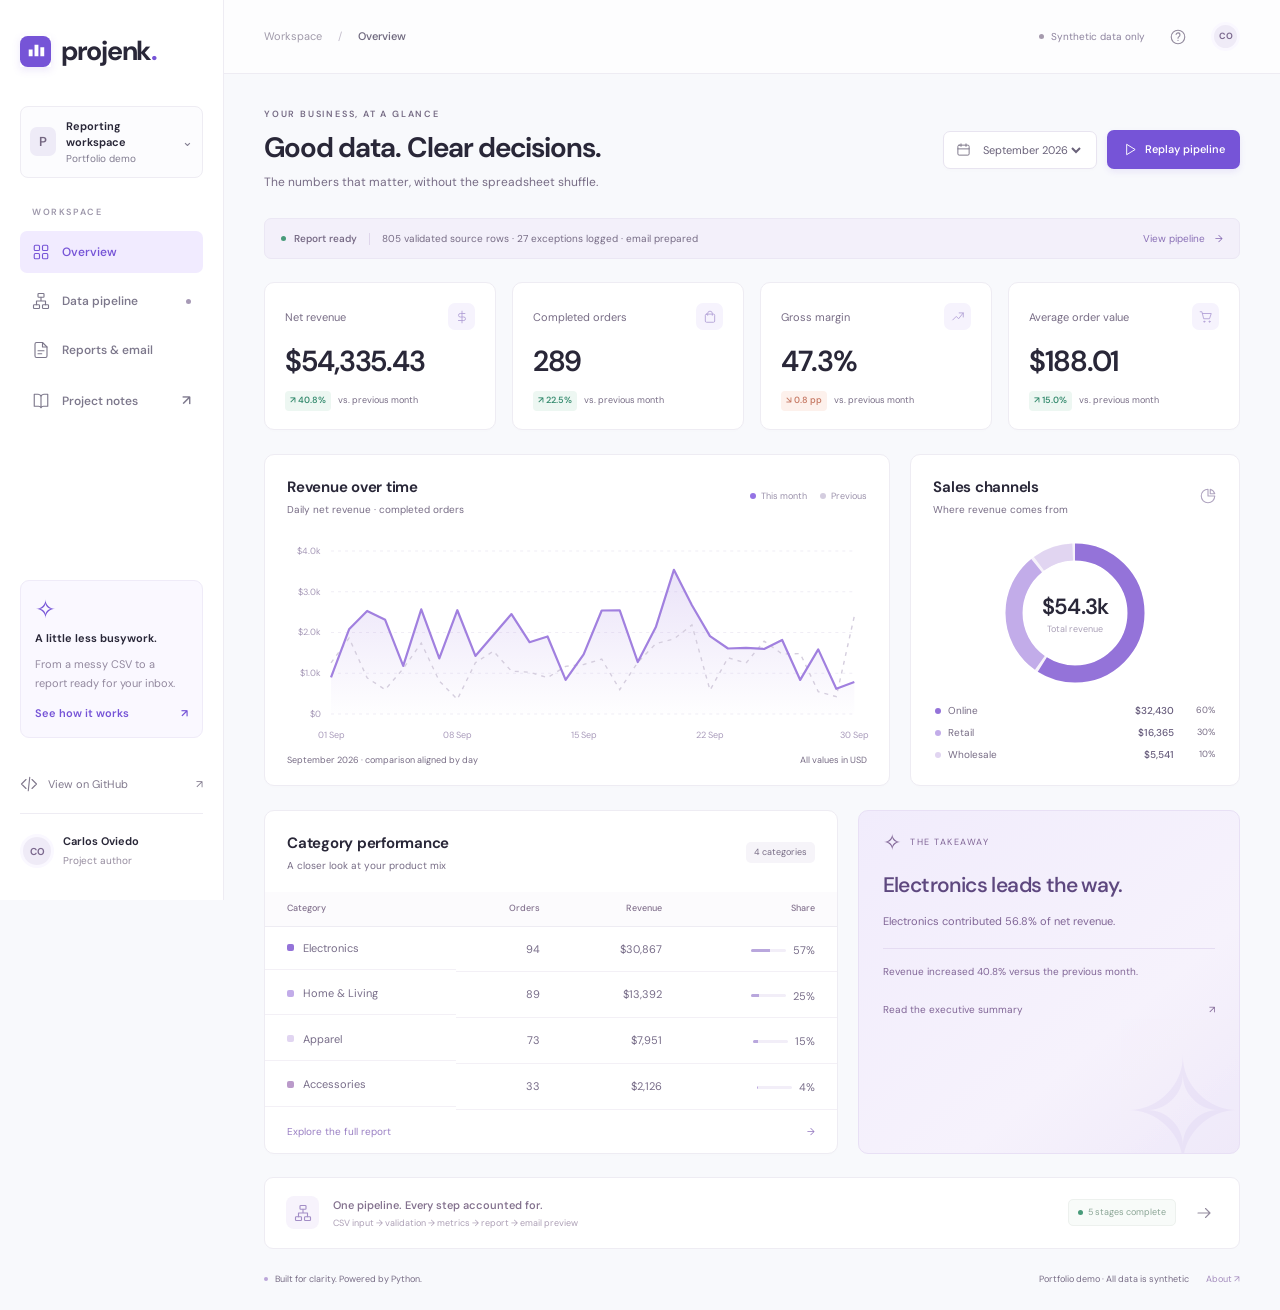
==== docs/index.html @ dd8aa607 "Rebuild Projenk as an automated business reporting portfolio" ====
<!doctype html>
<html lang="en">
<head>
  <meta charset="utf-8">
  <meta name="viewport" content="width=device-width, initial-scale=1">
  <meta name="description" content="Projenk: an automated business reporting portfolio. Explore synthetic CSV validation, business metrics, executive reports and email delivery.">
  <meta name="theme-color" content="#7654d7">
  <title>Projenk · Business reporting, automated</title>
  <link rel="icon" href="assets/favicon.svg" type="image/svg+xml">
  <link rel="stylesheet" href="assets/style.css">
  <script src="assets/app.js" defer></script>
</head>
<body>
  <a class="skip" href="#main">Skip to content</a>
  <aside class="sidebar">
    <a class="brand" href="#overview"><img src="assets/favicon.svg" width="31" height="31" alt="">projenk<span>.</span></a>
    <div class="workspace"><div class="workspace-mark">P</div><div><strong>Reporting workspace</strong><small>Portfolio demo</small></div><span class="chevrons">⌄</span></div>
    <p class="nav-label">WORKSPACE</p>
    <nav aria-label="Main navigation">
      <a href="#overview" data-view="overview" class="active"><span data-icon="grid"></span>Overview</a>
      <a href="#pipeline" data-view="pipeline"><span data-icon="flow"></span>Data pipeline<span class="nav-dot"></span></a>
      <a href="#reports" data-view="reports"><span data-icon="file"></span>Reports & email</a>
      <a href="#project" data-view="project"><span data-icon="book"></span>Project notes<span class="external-arrow">↗</span></a>
    </nav>
    <div class="sidebar-note"><span class="spark">✧</span><strong>A little less busywork.</strong><p>From a messy CSV to a report ready for your inbox.</p><a href="#project">See how it works <span>↗</span></a></div>
    <div class="sidebar-bottom"><a class="repo-link" href="https://github.com/ovikrai/projenk-reporting-demo" target="_blank" rel="noopener"><span data-icon="code"></span>View on GitHub <span>↗</span></a><div class="creator"><span class="avatar">CO</span><div><strong>Carlos Oviedo</strong><small>Project author</small></div></div></div>
  </aside>
  <div class="app-shell">
    <header class="topbar"><div><span class="breadcrumb">Workspace</span><span class="slash">/</span><strong id="breadcrumb">Overview</strong></div><div class="topbar-right"><span class="synthetic-pill"><span></span>Synthetic data only</span><a href="#project" class="icon-button" aria-label="About this demo"><span data-icon="help"></span></a><span class="avatar small">CO</span></div></header>
    <main id="main" tabindex="-1">
      <div class="page-heading"><div><p class="eyebrow" id="eyebrow">YOUR BUSINESS, AT A GLANCE</p><h1 id="page-title">Good data. Clear decisions.</h1><p id="page-subtitle">The numbers that matter, without the spreadsheet shuffle.</p></div><div class="heading-actions"><label class="period-picker"><span data-icon="calendar"></span><span class="sr-only">Reporting month</span><select id="period" aria-label="Reporting month"><option value="2026-09">September 2026</option><option value="2026-08">August 2026</option><option value="2026-07">July 2026</option></select></label><button class="button primary" id="run-button"><span data-icon="play"></span><span id="run-label">Replay pipeline</span></button></div></div>
      <div id="status" class="status-message" role="status" aria-live="polite"></div>
      <section id="view-overview" class="view" aria-label="Business overview">
        <div class="summary-strip"><div><span class="status-dot"></span><strong>Report ready</strong><span class="strip-divider"></span><span id="summary-count">Loading validated orders…</span></div><a href="#pipeline">View pipeline <span>→</span></a></div>
        <div class="metric-grid" id="metrics"></div>
        <div class="chart-grid"><article class="panel revenue-panel"><div class="panel-heading"><div><h2>Revenue over time</h2><p>Daily net revenue · completed orders</p></div><div class="chart-key"><span><i class="key current"></i>This month</span><span><i class="key previous"></i>Previous</span></div></div><div id="revenue-chart" class="revenue-chart"></div><div class="chart-foot"><span id="chart-period"></span><span class="light-text">All values in USD</span></div></article><article class="panel channels-panel"><div class="panel-heading"><div><h2>Sales channels</h2><p>Where revenue comes from</p></div><span data-icon="pie" class="muted"></span></div><div id="channel-chart"></div></article></div>
        <div class="detail-grid"><article class="panel category-panel"><div class="panel-heading"><div><h2>Category performance</h2><p>A closer look at your product mix</p></div><span class="tag">4 categories</span></div><div class="table-scroll"><table><thead><tr><th>Category</th><th>Orders</th><th>Revenue</th><th>Share</th></tr></thead><tbody id="category-rows"></tbody></table></div><a class="panel-link" href="#reports">Explore the full report <span>→</span></a></article><article class="insight-panel"><div class="insight-top"><span class="spark">✧</span><span>THE TAKEAWAY</span></div><h2 id="insight-title">Let your data do the talking.</h2><p id="insight-body"></p><div class="insight-rule"></div><p class="insight-secondary" id="insight-secondary"></p><a href="#reports">Read the executive summary <span>↗</span></a></article></div>
        <article class="pipeline-strip"><div class="pipeline-icon"><span data-icon="flow"></span></div><div><strong>One pipeline. Every step accounted for.</strong><p>CSV input → validation → metrics → report → email preview</p></div><span class="pipeline-badge"><span class="status-dot"></span>5 stages complete</span><a href="#pipeline" class="icon-button" aria-label="Inspect pipeline"><span data-icon="arrow"></span></a></article>
      </section>
      <section id="view-pipeline" class="view" aria-label="Data pipeline" hidden>
        <div class="info-banner"><span data-icon="info"></span><p id="mode-note">This is a replay of real, generated Python artifacts. GitHub Pages serves the portfolio; Python and SMTP run locally or in GitHub Actions.</p></div>
        <div class="audit-metrics" id="audit-metrics"></div>
        <div class="pipeline-layout"><article class="panel stages-panel"><div class="panel-heading"><div><h2>From file to finished report</h2><p>Every stage has a verifiable output</p></div><span class="tag purple">Deterministic</span></div><ol class="stage-list" id="stages"></ol></article><article class="panel source-panel"><div class="panel-heading"><h2>The source of truth</h2><span data-icon="file" class="muted"></span></div><div class="source-file"><span data-icon="table"></span><div><strong>synthetic_orders.csv</strong><small>July–September 2026 · seed 42</small></div><span class="tag">CSV</span></div><p>Retail orders across four categories, four regions and three channels. Includes deliberate duplicates, inconsistent formatting and invalid values.</p><a class="button secondary" href="data/synthetic_orders.csv" download><span data-icon="download"></span>Download source CSV</a><h3>Validation rules</h3><ul class="rule-list"><li>Strict schema and real ISO dates</li><li>Trim whitespace; normalize casing</li><li>Parse USD currency and grouped numbers</li><li>Validate quantities, costs and discounts</li><li>Retain the first valid duplicate ID</li><li>Reject invalid rows with a reason</li></ul><p class="hash-label">SOURCE SHA-256</p><code id="source-hash" class="hash"></code></article></div>
        <article class="panel"><div class="panel-heading"><div><h2>Validation audit</h2><p>Every excluded row stays visible. Counts cover the full source CSV.</p></div><a id="download-rejected" class="button secondary" download><span data-icon="download"></span>Rejected rows</a></div><div class="table-scroll"><table><thead><tr><th>Source line</th><th>Order ID</th><th>Reason</th><th>Result</th></tr></thead><tbody id="audit-rows"></tbody></table></div><button class="text-button" id="expand-audit">Show all 27 rejected rows ↓</button></article>
        <article class="panel clean-preview"><div class="panel-heading"><div><h2>Cleaned data preview</h2><p>The first eight accepted rows, ready for analysis</p></div><a id="download-cleaned" class="button secondary" download><span data-icon="download"></span>Cleaned CSV</a></div><div class="table-scroll"><table><thead><tr><th>Order ID</th><th>Date</th><th>Category</th><th>Channel</th><th>Qty</th><th>Unit price</th><th>Status</th></tr></thead><tbody id="clean-rows"></tbody></table></div></article>
      </section>
      <section id="view-reports" class="view" aria-label="Reports and email" hidden>
        <div class="report-layout"><article class="panel report-card"><div class="panel-heading"><div><h2>The executive report</h2><p>Generated from the validated dataset</p></div><span class="tag green">Ready</span></div><div class="report-cover"><div class="report-brand">projenk<span>.</span></div><p class="eyebrow">MONTHLY BUSINESS REVIEW</p><h2>Clarity,<br>delivered.</h2><p id="report-month">September 2026</p><div class="cover-bars"><span></span><span></span><span></span><span></span><span></span><span></span><span></span></div><div class="cover-footer">SYNTHETIC RETAIL BUSINESS <span>↗</span></div></div><div class="report-actions"><a id="open-report" class="button primary" target="_blank" rel="noopener"><span data-icon="file"></span>Open report</a><a id="download-report" class="button secondary" download><span data-icon="download"></span>Download HTML</a></div><p class="small-note">Standalone HTML, ready to share. Use your browser’s Print / Save PDF for a PDF copy.</p></article><article class="panel email-card"><div class="panel-heading"><div><h2>Ready for the inbox</h2><p>A real MIME email with the report attached</p></div><span class="tag amber">Preview only</span></div><div class="email-fields"><p><span>From</span>demo@example.com</p><p><span>To</span>operations@example.com</p><p><span>Subject</span><strong id="email-subject"></strong></p></div><div class="email-body" id="email-body"></div><div class="attachment"><span data-icon="file"></span><div><strong id="attachment-name"></strong><small>Standalone HTML report</small></div><span data-icon="check"></span></div><a id="download-email" class="button secondary" download><span data-icon="download"></span>Download email (.eml)</a><div class="delivery-note"><span data-icon="info"></span><p>Preview prepared. No message is sent from this public site. Configure SMTP and run <code>--send</code> for live delivery.</p></div></article></div>
        <article class="panel"><div class="panel-heading"><div><h2>The report, behind the scenes</h2><p>Trace every conclusion back to the numbers</p></div><a id="download-metrics" class="button secondary" download>Metrics JSON <span>↗</span></a></div><ul id="report-insights" class="report-insights"></ul></article>
      </section>
      <section id="view-project" class="view" aria-label="Project documentation and portfolio" hidden>
        <article class="project-hero"><div><span class="tag purple">ENGINEERING CASE STUDY</span><h2>Make reporting a process.<br>Not a recurring chore.</h2><p>A complete automation demo: intentionally messy synthetic data, auditable validation, reliable calculations and a report ready for delivery.</p><div class="tech-tags"><span>Python</span><span>CSV</span><span>GitHub Actions</span><span>GitHub Pages</span></div></div><div class="project-visual"><div class="visual-node">CSV<span>832 source rows</span></div><span>↓</span><div class="visual-node purple-node">Clean + validate<span>805 trusted rows</span></div><span>↓</span><div class="visual-node">Report + email<span>One automated workflow</span></div></div></article>
        <div class="project-grid"><article class="panel"><p class="eyebrow">01 / THE PROBLEM</p><h2>Reporting should be repeatable.</h2><p>Manual spreadsheets make it easy to overlook duplicates, mix refund rules and send figures nobody can trace. This demo makes each assumption visible and each output reproducible.</p></article><article class="panel"><p class="eyebrow">02 / THE SOLUTION</p><h2>Small pipeline. Complete handoff.</h2><p>A Python standard-library pipeline validates each row, uses decimal currency arithmetic, compares months and generates a standalone executive report plus a MIME email attachment.</p></article></div>
        <article class="panel video-panel"><div class="panel-heading"><div><h2>A quick tour</h2><p>A short walkthrough of the working demo</p></div><span class="tag">~35 seconds · captions</span></div><video id="demo-video" controls preload="metadata" poster="assets/overview.jpg"><source src="assets/demo.mp4" type="video/mp4"><track src="assets/demo.vtt" kind="captions" srclang="en" label="English" default>Your browser does not support video. <a href="assets/demo.mp4">Download the demo.</a></video></article>
        <div class="project-grid"><article class="panel setup-panel"><div class="panel-heading"><div><h2>Up and running</h2><p>Python 3.11+ · no third-party dependencies</p></div><button class="icon-button" id="copy-setup" aria-label="Copy setup commands"><span data-icon="copy"></span></button></div><pre id="setup-code"><code>git clone https://github.com/ovikrai/projenk-reporting-demo.git
cd projenk-reporting-demo
python3 scripts/build_site.py
python3 main.py
# Open http://127.0.0.1:8000</code></pre><p>Generate your own report with the same pipeline:</p><pre><code>python3 -m reporting run --month 2026-09</code></pre></article><article class="panel"><div class="panel-heading"><h2>Designed to be inspectable</h2><span data-icon="code" class="muted"></span></div><ul class="project-checks"><li><span data-icon="check"></span>Reproducible input with a fixed random seed</li><li><span data-icon="check"></span>CSV exports and row-level rejection reasons</li><li><span data-icon="check"></span>Monthly comparisons and documented formulas</li><li><span data-icon="check"></span>Explicit email delivery and duplicate-send receipts</li><li><span data-icon="check"></span>Tests for edge cases, reports and delivery</li><li><span data-icon="check"></span>Static hosting on GitHub Pages</li></ul><a class="panel-link" href="https://github.com/ovikrai/projenk-reporting-demo#readme" target="_blank" rel="noopener">Read the setup & architecture guide <span>↗</span></a></article></div>
        <article class="panel methodology"><h2>Know what you’re looking at</h2><p>All orders, revenue and business observations are synthetic. The dashboard reads reports produced by Python. On GitHub Pages, the pipeline button replays those stored artifacts. When served with <code>python3 main.py</code>, it runs the Python pipeline again. Email previews use fictional addresses; real delivery requires SMTP credentials outside the repository.</p><p>Revenue includes completed orders after discounts. Refunds and cancellations contribute zero revenue and zero cost. Gross margin excludes operating expenses. Comparisons use the full previous calendar month; July has no baseline. Data quality counts describe all three months.</p></article>
      </section>
      <footer class="page-footer"><span><span class="footer-dot"></span>Built for clarity. Powered by Python.</span><span>Portfolio demo · All data is synthetic <a href="#project">About ↗</a></span></footer>
    </main>
  </div>
  <noscript><div class="noscript">This dashboard needs JavaScript. You can still <a href="reports/2026-09/report.html">open the executive report</a> or <a href="data/synthetic_orders.csv">download the synthetic CSV</a>.</div></noscript>
</body>
</html>
---- docs/assets/style.css ----
@import url('https://fonts.googleapis.com/css2?family=DM+Sans:wght@400;450;500;550;600;650;700&display=swap');
:root{--purple:#7654d7;--purple-light:#f1ebff;--text:#292738;--muted:#817c90;--line:#eeecf3;--green:#32896c;--background:#f8f9fc;--font:'DM Sans',-apple-system,BlinkMacSystemFont,'Segoe UI',sans-serif}
*{box-sizing:border-box}body{margin:0;color:var(--text);background:var(--background);font-family:var(--font);font-size:13px;line-height:1.5}a{color:inherit;text-decoration:none}button,select{font:inherit}button,a,select{ -webkit-tap-highlight-color:transparent}button{cursor:pointer}button:disabled{cursor:wait;opacity:.7}svg{display:block}h1,h2,h3,p{margin:0}h2{font-size:15px;font-weight:650;letter-spacing:-.25px}h3{font-size:13px}button:focus-visible,a:focus-visible,select:focus-visible{outline:3px solid #bda5f0;outline-offset:4px}.skip{position:fixed;top:-80px;left:20px;z-index:100;background:var(--purple);color:white;padding:14px;border-radius:6px}.skip:focus{top:10px}.sr-only{position:absolute;width:1px;height:1px;padding:0;margin:-1px;overflow:hidden;clip:rect(0,0,0,0);white-space:nowrap;border:0}
.sidebar{width:224px;height:100vh;position:fixed;top:0;left:0;display:flex;flex-direction:column;background:#fff;border-right:1px solid var(--line);padding:31px 20px;z-index:3}.brand{display:flex;align-items:center;gap:10px;font-size:27px;font-weight:700;letter-spacing:-1.3px}.brand>span{color:var(--purple);margin-left:-9px}.brand img{box-shadow:0 3px 8px #7654d722}.workspace{margin:34px 0 28px;display:flex;align-items:center;gap:10px;padding:11px 9px;border:1px solid var(--line);border-radius:8px;background:#fcfcfe}.workspace-mark{display:grid;place-items:center;width:29px;height:29px;background:#eeebf7;border-radius:7px;color:#746681;font-size:13px;font-weight:600}.workspace strong{font-size:11px;font-weight:650;display:block}.workspace small{font-size:10px;color:var(--muted);display:block}.chevrons{margin-left:auto;color:var(--muted)}.nav-label{font-size:9px;letter-spacing:1.6px;color:#9d97aa;margin:0 12px 12px;font-weight:600}nav{display:grid;gap:7px}nav a{display:flex;align-items:center;gap:12px;padding:12px;border-radius:7px;color:#7c778b;font-size:12px;font-weight:550;white-space:nowrap}nav a:hover{background:#f7f5fb}nav a.active{color:var(--purple);background:var(--purple-light)}[data-icon]{display:inline-flex;flex-shrink:0;align-items:center;justify-content:center;width:18px;height:18px}[data-icon] svg{width:100%;height:100%}.nav-dot{width:5px;height:5px;background:#a79ab6;border-radius:50%;margin-left:auto}.active .nav-dot{background:var(--purple)}.external-arrow{margin-left:auto;font-size:14px}.sidebar-note{padding:16px 14px;background:#faf8ff;border:1px solid #efebf8;border-radius:9px;margin-top:auto;margin-bottom:25px}.sidebar-note .spark{display:block;color:var(--purple);font-size:25px;margin-bottom:6px}.sidebar-note strong{font-size:11px;font-weight:650}.sidebar-note p{font-size:11px;line-height:1.7;color:#93899f;margin:8px 0 12px}.sidebar-note a{font-size:11px;font-weight:600;color:var(--purple);display:flex;justify-content:space-between}.repo-link{display:flex;align-items:center;gap:10px;color:#81798d;font-size:11px;padding:12px 0 20px}.repo-link>span:last-child{margin-left:auto}.creator{display:flex;align-items:center;gap:9px;border-top:1px solid var(--line);padding-top:19px}.avatar{display:grid;place-items:center;width:34px;height:34px;background:#efebf7;border:3px solid #faf8ff;border-radius:50%;font-size:10px;color:#7b688e;font-weight:650}.creator strong{display:block;font-size:11px;font-weight:650}.creator small{color:#958b9e;font-size:10px}.app-shell{margin-left:224px}.topbar{height:74px;border-bottom:1px solid var(--line);display:flex;align-items:center;justify-content:space-between;padding:0 40px;background:#ffffffbf;font-size:11px}.breadcrumb{color:#a09aaa}.slash{margin:0 16px;color:#c3bdcc}.topbar strong{font-weight:550;color:#716b80}.topbar-right{display:flex;align-items:center;gap:19px}.synthetic-pill{color:#8c829d;font-size:10px;display:flex;align-items:center;gap:7px}.synthetic-pill>span{width:5px;height:5px;border-radius:50%;background:#a59aad}.icon-button{border:0;background:transparent;padding:5px;display:inline-flex;align-items:center;justify-content:center;color:#938b9e}.avatar.small{height:29px;width:29px;font-size:9px}main{max-width:1510px;padding:34px 40px 0;margin:0 auto}.page-heading{display:flex;justify-content:space-between;align-items:center;gap:24px;margin-bottom:27px}.eyebrow{font-size:9px;letter-spacing:1.8px;font-weight:600;color:#a099ad;margin-bottom:7px}h1{font-size:28px;letter-spacing:-.95px;line-height:1.35;font-weight:650}.page-heading p:not(.eyebrow){color:#8c859b;font-size:12px;margin-top:7px}.heading-actions{display:flex;gap:10px;align-items:center;flex-shrink:0}.period-picker{display:flex;align-items:center;gap:8px;background:white;border:1px solid #e8e4f0;padding:10px 12px;border-radius:7px;color:#797386;font-size:11px;box-shadow:0 2px 3px #1d102603}.period-picker [data-icon]{width:15px;height:15px}.period-picker select{border:0;color:#6a627a;background:white;font-size:11px;max-width:142px;cursor:pointer}.button{display:inline-flex;align-items:center;justify-content:center;gap:8px;padding:10px 14px;border-radius:7px;border:1px solid transparent;font-size:11px;font-weight:550;white-space:nowrap;transition:background .15s}.button [data-icon]{width:15px;height:15px}.primary{background:var(--purple);color:white;box-shadow:0 3px 6px #7654d71c}.primary:hover{background:#6847c4}.secondary{background:white;border-color:#e8e4ef;color:#797086}.secondary:hover{background:#f8f6fc}.summary-strip{display:flex;align-items:center;justify-content:space-between;border:1px solid #ebe7f4;background:#f3f0fa;border-radius:7px;padding:12px 16px;margin-bottom:23px;font-size:10px;color:#9287a1}.summary-strip>div{display:flex;gap:8px;align-items:center}.summary-strip strong{color:#766984;font-weight:550}.summary-strip a{font-size:10px;color:#8a70b6;display:flex;gap:10px}.status-dot{width:5px;height:5px;background:#489b7a;display:inline-block;border-radius:50%}.strip-divider{height:12px;width:1px;background:#dfd6eb;margin:0 4px}.metric-grid{display:grid;grid-template-columns:repeat(4,1fr);gap:16px;margin-bottom:24px}.metric-card{background:white;border:1px solid var(--line);border-radius:10px;padding:20px 20px 18px;box-shadow:0 2px 4px #211b3502}.metric-label{display:flex;justify-content:space-between;align-items:center;color:#8b8399;font-size:11px;margin-bottom:14px}.metric-icon{width:27px;height:27px;background:#f6f3fd;border-radius:7px;display:grid;place-items:center;color:#b2a0d6}.metric-icon [data-icon]{width:14px;height:14px}.metric-value{font-size:29px;line-height:1.2;font-weight:600;letter-spacing:-1.1px;font-variant-numeric:tabular-nums;margin-bottom:12px}.metric-bottom{display:flex;align-items:center;gap:7px;font-size:9px;color:#a39aa9}.delta{font-size:9px;color:var(--green);background:#edf7f2;padding:3px 5px;border-radius:4px;font-weight:550}.delta.down{color:#c67a65;background:#fdf1ec}.delta.none{color:#8c809f;background:#f5f2f9}.panel{background:white;border:1px solid var(--line);border-radius:10px;overflow:hidden;box-shadow:0 2px 4px #211b3502}.panel-heading{padding:21px 22px 19px;display:flex;justify-content:space-between;gap:14px;align-items:center}.panel-heading p{font-size:10px;color:#a098ae;margin-top:4px}.chart-grid{display:grid;grid-template-columns:minmax(0,1.9fr) minmax(240px,1fr);gap:20px;margin-bottom:24px}.chart-key{display:flex;gap:13px;font-size:9px;color:#9a90aa}.chart-key>span{display:flex;gap:5px;align-items:center}.key{display:inline-block;width:6px;height:6px;border-radius:50%}.key.current{background:#9473e4}.key.previous{background:#d4cddf}.revenue-chart{padding:0 21px;height:207px}.revenue-chart svg{width:100%;height:100%;overflow:visible}.chart-foot{padding:11px 22px 17px;display:flex;justify-content:space-between;color:#a29aac;font-size:9px}.light-text{color:#b0a8b9}.muted{color:#b0a5c0}.donut-wrap{position:relative;width:154px;height:154px;margin:0 auto 13px}.donut-wrap svg{width:154px;height:154px;transform:rotate(-90deg)}.donut-label{position:absolute;inset:0;display:flex;flex-direction:column;justify-content:center;align-items:center}.donut-label strong{font-size:22px;letter-spacing:-.7px;font-weight:600}.donut-label small{color:#aaa0b7;font-size:9px}.channel-legend{padding:0 24px 19px;display:grid;gap:7px;font-size:10px}.channel-legend>div{display:flex;align-items:center;gap:7px;color:#897d9a}.channel-legend>div>i{width:6px;height:6px;border-radius:50%;display:inline-block}.channel-legend>div>strong{margin-left:auto;font-size:10px;font-weight:500;color:#675c7c}.channel-legend>div>small{width:34px;text-align:right;font-size:9px;color:#b0a7bb}.detail-grid{display:grid;grid-template-columns:minmax(0,1.5fr) minmax(290px,1fr);gap:20px;margin-bottom:23px}.tag{font-size:9px;padding:4px 8px;border-radius:5px;background:#f6f4f9;color:#958b9f;white-space:nowrap}.tag.purple{background:#f0eaff;color:#8f70c9}.tag.green{background:#edf7f2;color:#4d9578}.tag.amber{background:#fbf3e5;color:#b39360}.table-scroll{overflow:auto}table{width:100%;border-collapse:collapse;text-align:left;font-size:11px;white-space:nowrap}th{font-size:9px;font-weight:500;color:#a89fae;background:#fcfbfd;padding:10px 22px;border-bottom:1px solid var(--line)}td{padding:13px 22px;color:#786d89;border-bottom:1px solid #f3f0f6}th:nth-child(n+2),td:nth-child(n+2){text-align:right}.category-panel td:nth-child(1){display:flex;gap:9px;align-items:center}.category-dot{width:7px;height:7px;border-radius:2px;display:inline-block}.share-cell{display:inline-flex;align-items:center;gap:7px}.share-bar{width:35px;height:3px;background:#f2eef8;border-radius:4px;overflow:hidden}.share-bar>i{height:100%;display:block;background:#b9a7dd}.panel-link{display:flex;justify-content:space-between;padding:14px 22px;color:#997fc3;font-size:10px}.insight-panel{border:1px solid #e8e0f5;border-radius:10px;padding:21px 24px;background:linear-gradient(140deg,#f1ecfc,#f6f2fc 65%,#efe9f9);position:relative;overflow:hidden}.insight-panel:after{content:'✧';font-size:145px;color:#dfd4f3;position:absolute;bottom:-70px;right:-5px;opacity:.4;pointer-events:none}.insight-top{display:flex;align-items:center;gap:8px;color:#9b86bc;font-size:9px;letter-spacing:1.5px;margin-bottom:16px}.spark{font-size:22px;line-height:1}.insight-panel h2{font-size:21px;font-weight:550;letter-spacing:-.6px;line-height:1.45;color:#5e487f;max-width:290px;margin-bottom:11px}.insight-panel p{font-size:11px;line-height:1.85;color:#9a87b2;max-width:350px}.insight-rule{height:1px;background:#e5dcf2;margin:17px 0 14px}.insight-panel .insight-secondary{font-size:10px;margin-bottom:20px}.insight-panel a{font-size:10px;color:#9373c1;display:flex;justify-content:space-between;position:relative;z-index:1}.pipeline-strip{display:flex;align-items:center;gap:14px;padding:17px 21px;border:1px solid var(--line);background:white;border-radius:9px}.pipeline-icon{height:33px;width:33px;display:grid;place-items:center;color:#a38ec6;background:#f7f3fc;border-radius:8px}.pipeline-strip strong{font-size:11px;font-weight:550;color:#83718e}.pipeline-strip p{font-size:9px;color:#ac9fb5;margin-top:3px}.pipeline-badge{margin-left:auto;border:1px solid #edf1ee;background:#f8fbf9;border-radius:5px;padding:6px 9px;font-size:9px;color:#8aa595;display:flex;align-items:center;gap:5px}.page-footer{display:flex;justify-content:space-between;gap:12px;padding:24px 0;color:#afa4bc;font-size:9px}.page-footer>span{display:flex;align-items:center;gap:7px}.page-footer a{margin-left:10px;color:#a48dbd}.footer-dot{height:4px;width:4px;border-radius:50%;background:#bba6d9}.status-message:empty{display:none}.status-message{padding:12px 16px;border:1px solid #ddd3ee;background:#f1ebfa;color:#7b6299;border-radius:7px;margin-bottom:20px;font-size:11px}.status-message.error{background:#fff1ef;border-color:#f0d0ca;color:#b76b5b}.info-banner{display:flex;gap:10px;align-items:center;padding:14px 18px;background:#f0edf8;color:#8c77a5;border:1px solid #e8e0f2;border-radius:8px;margin-bottom:22px;font-size:11px}.audit-metrics{display:grid;grid-template-columns:repeat(4,1fr);gap:16px;margin-bottom:22px}.audit-metric{border:1px solid var(--line);border-radius:9px;padding:18px;background:white}.audit-metric small{display:block;color:#a094aa;font-size:10px}.audit-metric strong{font-size:27px;font-weight:550;letter-spacing:-1px}.audit-metric p{color:#a89aaf;font-size:10px}.pipeline-layout{display:grid;grid-template-columns:minmax(0,1.65fr) minmax(260px,1fr);gap:20px;margin-bottom:24px}.stage-list{list-style:none;margin:0;padding:0 23px 25px}.stage-list li{display:flex;align-items:flex-start;gap:14px;padding:20px 0;border-bottom:1px solid var(--line)}.stage-list li:last-child{border-bottom:0}.stage-number{height:32px;width:32px;border:1px solid #e8e0f3;border-radius:8px;background:#f4effc;color:#9376bb;display:grid;place-items:center;font-size:11px;flex-shrink:0}.stage-list h3{color:#746281;margin-bottom:4px;font-size:12px}.stage-list p{color:#a18eae;font-size:11px}.stage-list a{display:inline-block;margin-top:9px;color:#9a7cbb;font-size:10px}.stage-check{margin-left:auto;color:#61a087;padding:3px;display:flex;align-items:center;font-size:9px;gap:5px}.stage-check [data-icon]{width:13px;height:13px}.stage-list li.running .stage-number{background:#7654d7;color:white;box-shadow:0 0 0 5px #eee6fc}.source-panel{padding:0 22px 22px}.source-panel .panel-heading{padding-left:0;padding-right:0}.source-file{display:flex;gap:12px;align-items:center;background:#f7f5fb;border:1px solid #efe9f5;padding:14px 11px;border-radius:8px}.source-file strong{font-size:11px;color:#856e9f}.source-file small{display:block;font-size:9px;color:#ae9cbc;margin-top:3px}.source-file>.tag{margin-left:auto}.source-file>[data-icon]{color:#a38abd}.source-panel>p{color:#a18bad;font-size:11px;line-height:1.8;margin:16px 0}.source-panel>.button{width:100%}.source-panel h3{margin-top:23px;color:#826c91}.rule-list{list-style:none;padding:0;font-size:10px;color:#a18cac;line-height:2.25}.rule-list li:before{content:'✓';color:#a995c0;margin-right:9px}.source-panel>.hash-label{font-size:8px;letter-spacing:1.4px;margin-bottom:6px}.hash{font-size:9px;overflow-wrap:anywhere;color:#ac98b9;display:block}#audit-rows td:nth-child(3){text-align:left;white-space:normal;min-width:260px}#audit-rows td:first-child{text-align:left}#clean-rows td:nth-child(-n+4){text-align:left}.text-button{color:#9473b5;background:transparent;border:0;padding:15px 22px;font-size:11px}.clean-preview{margin-top:24px}.report-layout{display:grid;grid-template-columns:1fr 1fr;gap:24px;margin-bottom:24px}.report-card,.email-card{padding:0 23px 23px}.report-card .panel-heading,.email-card .panel-heading{padding-left:0;padding-right:0}.report-cover{max-width:400px;min-height:420px;margin:0 auto;padding:31px;background:linear-gradient(140deg,#eae3f8,#f3edfa);border:1px solid #e8def4;border-radius:4px;color:#6b4c8f;position:relative;overflow:hidden}.report-brand{font-size:21px;font-weight:650;letter-spacing:-1px}.report-brand span{color:#9869d8}.report-cover .eyebrow{color:#aa90c2;margin-top:42px;font-size:8px}.report-cover h2{font-size:47px;line-height:1.1;font-weight:550;letter-spacing:-2px;margin:14px 0}.report-cover>p:not(.eyebrow){font-size:12px;color:#a185bb}.cover-bars{display:flex;gap:12px;height:83px;align-items:flex-end;margin-top:24px}.cover-bars span{height:40%;width:24px;background:#bda1dd66;border-radius:5px 5px 0 0}.cover-bars span:nth-child(2){height:55%}.cover-bars span:nth-child(3){height:45%}.cover-bars span:nth-child(4){height:67%}.cover-bars span:nth-child(5){height:58%}.cover-bars span:nth-child(6){height:80%}.cover-bars span:nth-child(7){height:95%;background:#a784d7aa}.cover-footer{display:flex;justify-content:space-between;align-items:center;border-top:1px solid #e2d2ed;padding-top:14px;font-size:7px;letter-spacing:1px;margin-top:20px}.cover-footer span{font-size:16px}.report-actions{display:flex;gap:10px;justify-content:center;margin-top:21px}.small-note{color:#ad9ab7;font-size:10px;text-align:center;margin-top:14px}.email-fields{padding:5px 0 15px;border-bottom:1px solid var(--line)}.email-fields p{display:flex;gap:10px;font-size:10px;color:#9c8aac;margin-bottom:10px}.email-fields p>span{min-width:45px;color:#b6a9bf}.email-fields strong{font-weight:500}.email-body{padding:22px 0;color:#9a83aa;font-size:11px;line-height:1.9}.email-body ul{padding-left:17px;margin:17px 0}.attachment{display:flex;align-items:center;gap:12px;background:#f8f5fc;border:1px solid #ede6f4;padding:16px 12px;border-radius:7px;margin-bottom:21px;color:#a08ab4}.attachment strong{font-size:10px;font-weight:500}.attachment small{display:block;font-size:9px;color:#b4a3bf}.attachment>[data-icon]:last-child{margin-left:auto;color:#86a891}.delivery-note{padding:16px 0 0;display:flex;gap:9px;align-items:flex-start;color:#b1a1bc;font-size:10px;line-height:1.8}.delivery-note>[data-icon]{width:13px;height:13px;margin-top:3px}.delivery-note code{font-size:10px;background:#f7f3fa;padding:1px 4px}.report-insights{list-style:none;margin:0;padding:0 23px 23px;color:#9d88ab;font-size:11px;display:grid;gap:13px}.report-insights li:before{content:'↗';margin-right:10px;color:#b396cd}.project-hero{display:grid;grid-template-columns:1.7fr 1fr;gap:60px;padding:36px 40px;background:#f0ebf9;border:1px solid #e7dff2;border-radius:12px;margin-bottom:24px}.project-hero h2{font-size:32px;line-height:1.3;letter-spacing:-1px;color:#695080;margin:17px 0}.project-hero p{color:#a38bad;font-size:12px;line-height:1.85;max-width:440px}.tech-tags{display:flex;flex-wrap:wrap;gap:7px;margin-top:22px}.tech-tags span{padding:4px 9px;border:1px solid #e2d3ef;background:#f8f4fc;color:#9f82b1;border-radius:5px;font-size:10px}.project-visual{display:flex;flex-direction:column;align-items:center;justify-content:center;color:#c4add6;gap:5px}.visual-node{border:1px solid #e2d4ed;background:#fcf9fe;width:200px;text-align:center;padding:13px;border-radius:8px;color:#947ba5;font-size:13px;font-weight:500}.visual-node>span{display:block;color:#bea9ca;font-size:9px;margin-top:2px;font-weight:400}.purple-node{background:#a687cf;color:white;border-color:#a687cf}.purple-node>span{color:#ede2f6}.project-grid{display:grid;grid-template-columns:1fr 1fr;gap:24px;margin-bottom:24px}.project-grid>.panel{padding:24px}.project-grid .panel>p:not(.eyebrow){color:#a18bad;font-size:11px;line-height:1.85;margin-top:12px}.project-grid .panel>.panel-heading{padding:0 0 15px}.project-grid .panel>.panel-link{padding:15px 0 0;border-top:1px solid var(--line)}.video-panel{margin-bottom:24px}video{display:block;width:100%;max-height:500px;background:#f9f7fc;object-fit:contain}pre{background:#f8f5fc;padding:15px;border:1px solid #eee6f5;border-radius:6px;white-space:pre-wrap;overflow-wrap:anywhere;font-size:10px;line-height:1.9;color:#a189b2}.project-checks{list-style:none;padding:0;margin:2px 0 25px;font-size:11px;color:#a18aac;display:grid;gap:14px}.project-checks li{display:flex;align-items:center;gap:9px}.project-checks [data-icon]{color:#a5bba5;width:14px;height:14px}.methodology{padding:24px}.methodology p{color:#a18cad;font-size:11px;line-height:1.9;margin-top:13px}.noscript{position:fixed;inset:auto 0 0;background:#f4e5ff;color:#553e70;padding:20px;z-index:5}.noscript a{text-decoration:underline}[hidden]{display:none!important}
/* Text contrast: retain the quiet lavender palette while meeting normal-text contrast. */
.panel-heading p,.metric-label,.metric-bottom,.chart-foot,.channel-legend>div,.channel-legend>div>small,.page-heading p:not(.eyebrow),.summary-strip,.page-footer,.light-text,.tag,.eyebrow{color:#776c85}.insight-panel p,.insight-panel a,.insight-top{color:#806596}.source-panel>p,.rule-list,.hash,.stage-list p,.stage-list a,.email-body,.email-fields p,.attachment,.delivery-note,.small-note,.report-insights,.project-hero p,.tech-tags span,.project-grid .panel>p:not(.eyebrow),.project-checks,.methodology p,pre{color:#7f668f}th{color:#83728e}
@media(min-width:1600px){main{padding-top:42px}.revenue-chart{height:250px}.donut-wrap{margin-top:18px;margin-bottom:18px}.metric-card{padding:24px}.metric-value{font-size:34px}}
@media(max-width:1200px){.sidebar{width:194px;padding:28px 15px}.app-shell{margin-left:194px}main{padding:28px 25px 0}.topbar{padding:0 25px}.page-heading{align-items:flex-start}.heading-actions{padding-top:15px}.period-picker{padding:9px}.metric-grid{gap:10px}.metric-card{padding:17px 14px}.metric-value{font-size:26px}.chart-key{gap:7px}.panel-heading{padding:20px 18px}.chart-grid{gap:16px}.detail-grid{gap:16px}.share-bar{display:none}th,td{padding-left:18px;padding-right:18px}.insight-panel{padding:21px}.pipeline-layout{grid-template-columns:1.3fr 1fr}}
@media(max-width:1000px){.sidebar{width:175px;padding:24px 12px}.app-shell{margin-left:175px}.brand{font-size:24px}.workspace{padding:10px 5px}.workspace strong{font-size:10px}.workspace-mark{display:none}nav a{font-size:11px;gap:8px}.page-heading{flex-direction:column;gap:14px}.heading-actions{padding-top:0}.metric-value{font-size:25px}.metric-bottom>span:last-child{display:none}.chart-key{display:none}.detail-grid{grid-template-columns:1.25fr 1fr}.insight-panel h2{font-size:18px}.detail-grid th,.detail-grid td{padding-left:12px;padding-right:12px}.project-hero{gap:20px;padding:30px}.report-layout{gap:16px}.project-grid{gap:16px}.report-cover{min-height:400px;padding:22px}.report-actions{flex-wrap:wrap}.pipeline-badge{display:none}}
@media(max-width:780px){.sidebar{position:static;width:100%;height:auto;padding:17px 20px 0;border-right:0;border-bottom:1px solid var(--line)}.brand{font-size:23px}.brand img{width:27px;height:27px}.workspace,.nav-label,.sidebar-note,.sidebar-bottom{display:none}nav{display:flex;gap:3px;margin:18px -5px 0;overflow-x:auto}nav a{padding:10px 12px;border-radius:6px 6px 0 0;font-size:11px}nav [data-icon]{width:14px;height:14px}.nav-dot,.external-arrow{display:none}.app-shell{margin:0}.topbar{height:55px;padding:0 20px}.topbar-right{gap:12px}.topbar-right>.icon-button{display:none}main{padding:24px 20px 0}h1{font-size:26px}.page-heading{gap:15px}.metric-grid{grid-template-columns:repeat(2,1fr);gap:12px}.metric-value{font-size:30px}.metric-bottom>span:last-child{display:inline}.chart-grid,.detail-grid{grid-template-columns:1fr}.revenue-chart{height:210px}.channels-panel #channel-chart{display:flex;align-items:center;gap:20px;padding:0 24px 20px}.channels-panel .donut-wrap{margin:0;flex-shrink:0}.channel-legend{padding:0;flex:1;font-size:11px}.channel-legend>div{gap:9px}.category-panel th,.category-panel td{padding-left:20px;padding-right:20px}.insight-panel h2,.insight-panel p{max-width:none}.insight-panel{padding:24px}.summary-strip{font-size:9px;padding:11px 12px}.summary-strip a{font-size:9px}.strip-divider{margin:0}.pipeline-strip{padding:16px 14px}.pipeline-strip>div:nth-child(2){flex:1}.pipeline-strip p{font-size:9px}.page-footer{flex-direction:column;gap:8px}.pipeline-layout,.report-layout,.project-grid{grid-template-columns:1fr}.audit-metrics{gap:10px}.audit-metric{padding:13px}.audit-metric strong{font-size:24px}.audit-metric p{display:none}.project-hero{grid-template-columns:1fr;padding:26px;gap:25px}.project-hero h2{font-size:29px}.project-visual{flex-direction:row;gap:8px}.project-visual>span{transform:rotate(-90deg)}.visual-node{font-size:10px;padding:10px 6px;width:auto;flex:1}.visual-node>span{font-size:8px}.heading-actions{width:100%}.period-picker{flex:1}.period-picker select{max-width:none;width:100%}.heading-actions>.button{flex:1}.info-banner{font-size:10px}.source-panel{padding:0 22px 22px}.source-panel>.button{width:auto}.report-cover{max-width:390px;min-height:420px;padding:31px}.report-actions{flex-wrap:nowrap}.report-card,.email-card{padding:0 22px 22px}.panel-heading{gap:10px}.panel-heading>.button{padding:8px 9px;font-size:10px}}
.delta{white-space:nowrap}
@media(prefers-reduced-motion:reduce){*{transition:none!important;animation:none!important;scroll-behavior:auto!important}}
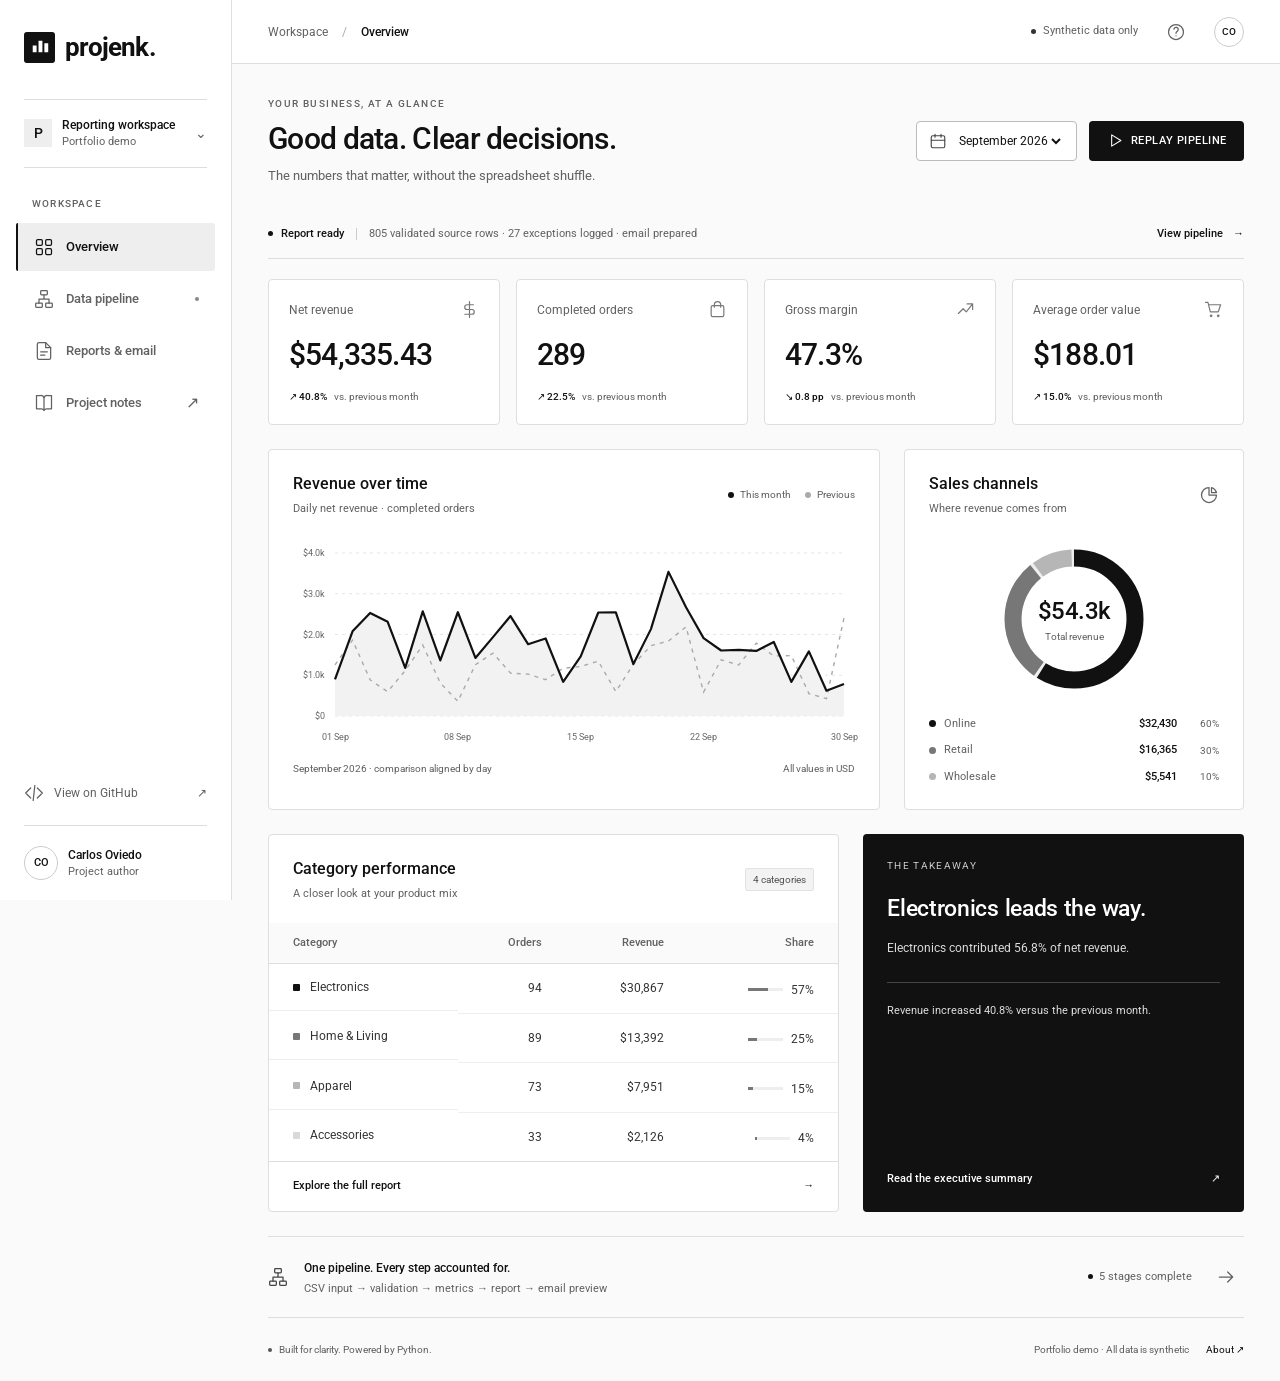
==== commit ebda9a2a: "Restyle reporting demo with a flat monochrome Material aesthetic" ====
--- a/docs/index.html
+++ b/docs/index.html
@@ -4,7 +4,7 @@
   <meta charset="utf-8">
   <meta name="viewport" content="width=device-width, initial-scale=1">
   <meta name="description" content="Projenk: an automated business reporting portfolio. Explore synthetic CSV validation, business metrics, executive reports and email delivery.">
-  <meta name="theme-color" content="#7654d7">
+  <meta name="theme-color" content="#111111">
   <title>Projenk · Business reporting, automated</title>
   <link rel="icon" href="assets/favicon.svg" type="image/svg+xml">
   <link rel="stylesheet" href="assets/style.css">
@@ -22,7 +22,6 @@
       <a href="#reports" data-view="reports"><span data-icon="file"></span>Reports & email</a>
       <a href="#project" data-view="project"><span data-icon="book"></span>Project notes<span class="external-arrow">↗</span></a>
     </nav>
-    <div class="sidebar-note"><span class="spark">✧</span><strong>A little less busywork.</strong><p>From a messy CSV to a report ready for your inbox.</p><a href="#project">See how it works <span>↗</span></a></div>
     <div class="sidebar-bottom"><a class="repo-link" href="https://github.com/ovikrai/projenk-reporting-demo" target="_blank" rel="noopener"><span data-icon="code"></span>View on GitHub <span>↗</span></a><div class="creator"><span class="avatar">CO</span><div><strong>Carlos Oviedo</strong><small>Project author</small></div></div></div>
   </aside>
   <div class="app-shell">
@@ -34,22 +33,22 @@
         <div class="summary-strip"><div><span class="status-dot"></span><strong>Report ready</strong><span class="strip-divider"></span><span id="summary-count">Loading validated orders…</span></div><a href="#pipeline">View pipeline <span>→</span></a></div>
         <div class="metric-grid" id="metrics"></div>
         <div class="chart-grid"><article class="panel revenue-panel"><div class="panel-heading"><div><h2>Revenue over time</h2><p>Daily net revenue · completed orders</p></div><div class="chart-key"><span><i class="key current"></i>This month</span><span><i class="key previous"></i>Previous</span></div></div><div id="revenue-chart" class="revenue-chart"></div><div class="chart-foot"><span id="chart-period"></span><span class="light-text">All values in USD</span></div></article><article class="panel channels-panel"><div class="panel-heading"><div><h2>Sales channels</h2><p>Where revenue comes from</p></div><span data-icon="pie" class="muted"></span></div><div id="channel-chart"></div></article></div>
-        <div class="detail-grid"><article class="panel category-panel"><div class="panel-heading"><div><h2>Category performance</h2><p>A closer look at your product mix</p></div><span class="tag">4 categories</span></div><div class="table-scroll"><table><thead><tr><th>Category</th><th>Orders</th><th>Revenue</th><th>Share</th></tr></thead><tbody id="category-rows"></tbody></table></div><a class="panel-link" href="#reports">Explore the full report <span>→</span></a></article><article class="insight-panel"><div class="insight-top"><span class="spark">✧</span><span>THE TAKEAWAY</span></div><h2 id="insight-title">Let your data do the talking.</h2><p id="insight-body"></p><div class="insight-rule"></div><p class="insight-secondary" id="insight-secondary"></p><a href="#reports">Read the executive summary <span>↗</span></a></article></div>
+        <div class="detail-grid"><article class="panel category-panel"><div class="panel-heading"><div><h2>Category performance</h2><p>A closer look at your product mix</p></div><span class="tag">4 categories</span></div><div class="table-scroll"><table><thead><tr><th>Category</th><th>Orders</th><th>Revenue</th><th>Share</th></tr></thead><tbody id="category-rows"></tbody></table></div><a class="panel-link" href="#reports">Explore the full report <span>→</span></a></article><article class="insight-panel"><div class="insight-top"><span>THE TAKEAWAY</span></div><h2 id="insight-title">Let your data do the talking.</h2><p id="insight-body"></p><div class="insight-rule"></div><p class="insight-secondary" id="insight-secondary"></p><a href="#reports">Read the executive summary <span>↗</span></a></article></div>
         <article class="pipeline-strip"><div class="pipeline-icon"><span data-icon="flow"></span></div><div><strong>One pipeline. Every step accounted for.</strong><p>CSV input → validation → metrics → report → email preview</p></div><span class="pipeline-badge"><span class="status-dot"></span>5 stages complete</span><a href="#pipeline" class="icon-button" aria-label="Inspect pipeline"><span data-icon="arrow"></span></a></article>
       </section>
       <section id="view-pipeline" class="view" aria-label="Data pipeline" hidden>
         <div class="info-banner"><span data-icon="info"></span><p id="mode-note">This is a replay of real, generated Python artifacts. GitHub Pages serves the portfolio; Python and SMTP run locally or in GitHub Actions.</p></div>
         <div class="audit-metrics" id="audit-metrics"></div>
-        <div class="pipeline-layout"><article class="panel stages-panel"><div class="panel-heading"><div><h2>From file to finished report</h2><p>Every stage has a verifiable output</p></div><span class="tag purple">Deterministic</span></div><ol class="stage-list" id="stages"></ol></article><article class="panel source-panel"><div class="panel-heading"><h2>The source of truth</h2><span data-icon="file" class="muted"></span></div><div class="source-file"><span data-icon="table"></span><div><strong>synthetic_orders.csv</strong><small>July–September 2026 · seed 42</small></div><span class="tag">CSV</span></div><p>Retail orders across four categories, four regions and three channels. Includes deliberate duplicates, inconsistent formatting and invalid values.</p><a class="button secondary" href="data/synthetic_orders.csv" download><span data-icon="download"></span>Download source CSV</a><h3>Validation rules</h3><ul class="rule-list"><li>Strict schema and real ISO dates</li><li>Trim whitespace; normalize casing</li><li>Parse USD currency and grouped numbers</li><li>Validate quantities, costs and discounts</li><li>Retain the first valid duplicate ID</li><li>Reject invalid rows with a reason</li></ul><p class="hash-label">SOURCE SHA-256</p><code id="source-hash" class="hash"></code></article></div>
+        <div class="pipeline-layout"><article class="panel stages-panel"><div class="panel-heading"><div><h2>From file to finished report</h2><p>Every stage has a verifiable output</p></div><span class="tag neutral">Deterministic</span></div><ol class="stage-list" id="stages"></ol></article><article class="panel source-panel"><div class="panel-heading"><h2>The source of truth</h2><span data-icon="file" class="muted"></span></div><div class="source-file"><span data-icon="table"></span><div><strong>synthetic_orders.csv</strong><small>July–September 2026 · seed 42</small></div><span class="tag">CSV</span></div><p>Retail orders across four categories, four regions and three channels. Includes deliberate duplicates, inconsistent formatting and invalid values.</p><a class="button secondary" href="data/synthetic_orders.csv" download><span data-icon="download"></span>Download source CSV</a><h3>Validation rules</h3><ul class="rule-list"><li>Strict schema and real ISO dates</li><li>Trim whitespace; normalize casing</li><li>Parse USD currency and grouped numbers</li><li>Validate quantities, costs and discounts</li><li>Retain the first valid duplicate ID</li><li>Reject invalid rows with a reason</li></ul><p class="hash-label">SOURCE SHA-256</p><code id="source-hash" class="hash"></code></article></div>
         <article class="panel"><div class="panel-heading"><div><h2>Validation audit</h2><p>Every excluded row stays visible. Counts cover the full source CSV.</p></div><a id="download-rejected" class="button secondary" download><span data-icon="download"></span>Rejected rows</a></div><div class="table-scroll"><table><thead><tr><th>Source line</th><th>Order ID</th><th>Reason</th><th>Result</th></tr></thead><tbody id="audit-rows"></tbody></table></div><button class="text-button" id="expand-audit">Show all 27 rejected rows ↓</button></article>
         <article class="panel clean-preview"><div class="panel-heading"><div><h2>Cleaned data preview</h2><p>The first eight accepted rows, ready for analysis</p></div><a id="download-cleaned" class="button secondary" download><span data-icon="download"></span>Cleaned CSV</a></div><div class="table-scroll"><table><thead><tr><th>Order ID</th><th>Date</th><th>Category</th><th>Channel</th><th>Qty</th><th>Unit price</th><th>Status</th></tr></thead><tbody id="clean-rows"></tbody></table></div></article>
       </section>
       <section id="view-reports" class="view" aria-label="Reports and email" hidden>
-        <div class="report-layout"><article class="panel report-card"><div class="panel-heading"><div><h2>The executive report</h2><p>Generated from the validated dataset</p></div><span class="tag green">Ready</span></div><div class="report-cover"><div class="report-brand">projenk<span>.</span></div><p class="eyebrow">MONTHLY BUSINESS REVIEW</p><h2>Clarity,<br>delivered.</h2><p id="report-month">September 2026</p><div class="cover-bars"><span></span><span></span><span></span><span></span><span></span><span></span><span></span></div><div class="cover-footer">SYNTHETIC RETAIL BUSINESS <span>↗</span></div></div><div class="report-actions"><a id="open-report" class="button primary" target="_blank" rel="noopener"><span data-icon="file"></span>Open report</a><a id="download-report" class="button secondary" download><span data-icon="download"></span>Download HTML</a></div><p class="small-note">Standalone HTML, ready to share. Use your browser’s Print / Save PDF for a PDF copy.</p></article><article class="panel email-card"><div class="panel-heading"><div><h2>Ready for the inbox</h2><p>A real MIME email with the report attached</p></div><span class="tag amber">Preview only</span></div><div class="email-fields"><p><span>From</span>demo@example.com</p><p><span>To</span>operations@example.com</p><p><span>Subject</span><strong id="email-subject"></strong></p></div><div class="email-body" id="email-body"></div><div class="attachment"><span data-icon="file"></span><div><strong id="attachment-name"></strong><small>Standalone HTML report</small></div><span data-icon="check"></span></div><a id="download-email" class="button secondary" download><span data-icon="download"></span>Download email (.eml)</a><div class="delivery-note"><span data-icon="info"></span><p>Preview prepared. No message is sent from this public site. Configure SMTP and run <code>--send</code> for live delivery.</p></div></article></div>
+        <div class="report-layout"><article class="panel report-card"><div class="panel-heading"><div><h2>The executive report</h2><p>Generated from the validated dataset</p></div><span class="tag positive">Ready</span></div><div class="report-cover"><div class="report-brand">projenk<span>.</span></div><p class="eyebrow">MONTHLY BUSINESS REVIEW</p><h2>Clarity,<br>delivered.</h2><p id="report-month">September 2026</p><div class="cover-footer">SYNTHETIC RETAIL BUSINESS <span>↗</span></div></div><div class="report-actions"><a id="open-report" class="button primary" target="_blank" rel="noopener"><span data-icon="file"></span>Open report</a><a id="download-report" class="button secondary" download><span data-icon="download"></span>Download HTML</a></div><p class="small-note">Standalone HTML, ready to share. Use your browser’s Print / Save PDF for a PDF copy.</p></article><article class="panel email-card"><div class="panel-heading"><div><h2>Ready for the inbox</h2><p>A real MIME email with the report attached</p></div><span class="tag warning">Preview only</span></div><div class="email-fields"><p><span>From</span>demo@example.com</p><p><span>To</span>operations@example.com</p><p><span>Subject</span><strong id="email-subject"></strong></p></div><div class="email-body" id="email-body"></div><div class="attachment"><span data-icon="file"></span><div><strong id="attachment-name"></strong><small>Standalone HTML report</small></div><span data-icon="check"></span></div><a id="download-email" class="button secondary" download><span data-icon="download"></span>Download email (.eml)</a><div class="delivery-note"><span data-icon="info"></span><p>Preview prepared. No message is sent from this public site. Configure SMTP and run <code>--send</code> for live delivery.</p></div></article></div>
         <article class="panel"><div class="panel-heading"><div><h2>The report, behind the scenes</h2><p>Trace every conclusion back to the numbers</p></div><a id="download-metrics" class="button secondary" download>Metrics JSON <span>↗</span></a></div><ul id="report-insights" class="report-insights"></ul></article>
       </section>
       <section id="view-project" class="view" aria-label="Project documentation and portfolio" hidden>
-        <article class="project-hero"><div><span class="tag purple">ENGINEERING CASE STUDY</span><h2>Make reporting a process.<br>Not a recurring chore.</h2><p>A complete automation demo: intentionally messy synthetic data, auditable validation, reliable calculations and a report ready for delivery.</p><div class="tech-tags"><span>Python</span><span>CSV</span><span>GitHub Actions</span><span>GitHub Pages</span></div></div><div class="project-visual"><div class="visual-node">CSV<span>832 source rows</span></div><span>↓</span><div class="visual-node purple-node">Clean + validate<span>805 trusted rows</span></div><span>↓</span><div class="visual-node">Report + email<span>One automated workflow</span></div></div></article>
+        <article class="project-hero"><div><span class="tag neutral">ENGINEERING CASE STUDY</span><h2>Make reporting a process.<br>Not a recurring chore.</h2><p>A complete automation demo: intentionally messy synthetic data, auditable validation, reliable calculations and a report ready for delivery.</p><div class="tech-tags"><span>Python</span><span>CSV</span><span>GitHub Actions</span><span>GitHub Pages</span></div></div><div class="project-visual"><div class="visual-node">CSV<span>832 source rows</span></div><span>↓</span><div class="visual-node processing-node">Clean + validate<span>805 trusted rows</span></div><span>↓</span><div class="visual-node">Report + email<span>One automated workflow</span></div></div></article>
         <div class="project-grid"><article class="panel"><p class="eyebrow">01 / THE PROBLEM</p><h2>Reporting should be repeatable.</h2><p>Manual spreadsheets make it easy to overlook duplicates, mix refund rules and send figures nobody can trace. This demo makes each assumption visible and each output reproducible.</p></article><article class="panel"><p class="eyebrow">02 / THE SOLUTION</p><h2>Small pipeline. Complete handoff.</h2><p>A Python standard-library pipeline validates each row, uses decimal currency arithmetic, compares months and generates a standalone executive report plus a MIME email attachment.</p></article></div>
         <article class="panel video-panel"><div class="panel-heading"><div><h2>A quick tour</h2><p>A short walkthrough of the working demo</p></div><span class="tag">~35 seconds · captions</span></div><video id="demo-video" controls preload="metadata" poster="assets/overview.jpg"><source src="assets/demo.mp4" type="video/mp4"><track src="assets/demo.vtt" kind="captions" srclang="en" label="English" default>Your browser does not support video. <a href="assets/demo.mp4">Download the demo.</a></video></article>
         <div class="project-grid"><article class="panel setup-panel"><div class="panel-heading"><div><h2>Up and running</h2><p>Python 3.11+ · no third-party dependencies</p></div><button class="icon-button" id="copy-setup" aria-label="Copy setup commands"><span data-icon="copy"></span></button></div><pre id="setup-code"><code>git clone https://github.com/ovikrai/projenk-reporting-demo.git
--- a/docs/assets/style.css
+++ b/docs/assets/style.css
@@ -1,12 +1,352 @@
-@import url('https://fonts.googleapis.com/css2?family=DM+Sans:wght@400;450;500;550;600;650;700&display=swap');
-:root{--purple:#7654d7;--purple-light:#f1ebff;--text:#292738;--muted:#817c90;--line:#eeecf3;--green:#32896c;--background:#f8f9fc;--font:'DM Sans',-apple-system,BlinkMacSystemFont,'Segoe UI',sans-serif}
-*{box-sizing:border-box}body{margin:0;color:var(--text);background:var(--background);font-family:var(--font);font-size:13px;line-height:1.5}a{color:inherit;text-decoration:none}button,select{font:inherit}button,a,select{ -webkit-tap-highlight-color:transparent}button{cursor:pointer}button:disabled{cursor:wait;opacity:.7}svg{display:block}h1,h2,h3,p{margin:0}h2{font-size:15px;font-weight:650;letter-spacing:-.25px}h3{font-size:13px}button:focus-visible,a:focus-visible,select:focus-visible{outline:3px solid #bda5f0;outline-offset:4px}.skip{position:fixed;top:-80px;left:20px;z-index:100;background:var(--purple);color:white;padding:14px;border-radius:6px}.skip:focus{top:10px}.sr-only{position:absolute;width:1px;height:1px;padding:0;margin:-1px;overflow:hidden;clip:rect(0,0,0,0);white-space:nowrap;border:0}
-.sidebar{width:224px;height:100vh;position:fixed;top:0;left:0;display:flex;flex-direction:column;background:#fff;border-right:1px solid var(--line);padding:31px 20px;z-index:3}.brand{display:flex;align-items:center;gap:10px;font-size:27px;font-weight:700;letter-spacing:-1.3px}.brand>span{color:var(--purple);margin-left:-9px}.brand img{box-shadow:0 3px 8px #7654d722}.workspace{margin:34px 0 28px;display:flex;align-items:center;gap:10px;padding:11px 9px;border:1px solid var(--line);border-radius:8px;background:#fcfcfe}.workspace-mark{display:grid;place-items:center;width:29px;height:29px;background:#eeebf7;border-radius:7px;color:#746681;font-size:13px;font-weight:600}.workspace strong{font-size:11px;font-weight:650;display:block}.workspace small{font-size:10px;color:var(--muted);display:block}.chevrons{margin-left:auto;color:var(--muted)}.nav-label{font-size:9px;letter-spacing:1.6px;color:#9d97aa;margin:0 12px 12px;font-weight:600}nav{display:grid;gap:7px}nav a{display:flex;align-items:center;gap:12px;padding:12px;border-radius:7px;color:#7c778b;font-size:12px;font-weight:550;white-space:nowrap}nav a:hover{background:#f7f5fb}nav a.active{color:var(--purple);background:var(--purple-light)}[data-icon]{display:inline-flex;flex-shrink:0;align-items:center;justify-content:center;width:18px;height:18px}[data-icon] svg{width:100%;height:100%}.nav-dot{width:5px;height:5px;background:#a79ab6;border-radius:50%;margin-left:auto}.active .nav-dot{background:var(--purple)}.external-arrow{margin-left:auto;font-size:14px}.sidebar-note{padding:16px 14px;background:#faf8ff;border:1px solid #efebf8;border-radius:9px;margin-top:auto;margin-bottom:25px}.sidebar-note .spark{display:block;color:var(--purple);font-size:25px;margin-bottom:6px}.sidebar-note strong{font-size:11px;font-weight:650}.sidebar-note p{font-size:11px;line-height:1.7;color:#93899f;margin:8px 0 12px}.sidebar-note a{font-size:11px;font-weight:600;color:var(--purple);display:flex;justify-content:space-between}.repo-link{display:flex;align-items:center;gap:10px;color:#81798d;font-size:11px;padding:12px 0 20px}.repo-link>span:last-child{margin-left:auto}.creator{display:flex;align-items:center;gap:9px;border-top:1px solid var(--line);padding-top:19px}.avatar{display:grid;place-items:center;width:34px;height:34px;background:#efebf7;border:3px solid #faf8ff;border-radius:50%;font-size:10px;color:#7b688e;font-weight:650}.creator strong{display:block;font-size:11px;font-weight:650}.creator small{color:#958b9e;font-size:10px}.app-shell{margin-left:224px}.topbar{height:74px;border-bottom:1px solid var(--line);display:flex;align-items:center;justify-content:space-between;padding:0 40px;background:#ffffffbf;font-size:11px}.breadcrumb{color:#a09aaa}.slash{margin:0 16px;color:#c3bdcc}.topbar strong{font-weight:550;color:#716b80}.topbar-right{display:flex;align-items:center;gap:19px}.synthetic-pill{color:#8c829d;font-size:10px;display:flex;align-items:center;gap:7px}.synthetic-pill>span{width:5px;height:5px;border-radius:50%;background:#a59aad}.icon-button{border:0;background:transparent;padding:5px;display:inline-flex;align-items:center;justify-content:center;color:#938b9e}.avatar.small{height:29px;width:29px;font-size:9px}main{max-width:1510px;padding:34px 40px 0;margin:0 auto}.page-heading{display:flex;justify-content:space-between;align-items:center;gap:24px;margin-bottom:27px}.eyebrow{font-size:9px;letter-spacing:1.8px;font-weight:600;color:#a099ad;margin-bottom:7px}h1{font-size:28px;letter-spacing:-.95px;line-height:1.35;font-weight:650}.page-heading p:not(.eyebrow){color:#8c859b;font-size:12px;margin-top:7px}.heading-actions{display:flex;gap:10px;align-items:center;flex-shrink:0}.period-picker{display:flex;align-items:center;gap:8px;background:white;border:1px solid #e8e4f0;padding:10px 12px;border-radius:7px;color:#797386;font-size:11px;box-shadow:0 2px 3px #1d102603}.period-picker [data-icon]{width:15px;height:15px}.period-picker select{border:0;color:#6a627a;background:white;font-size:11px;max-width:142px;cursor:pointer}.button{display:inline-flex;align-items:center;justify-content:center;gap:8px;padding:10px 14px;border-radius:7px;border:1px solid transparent;font-size:11px;font-weight:550;white-space:nowrap;transition:background .15s}.button [data-icon]{width:15px;height:15px}.primary{background:var(--purple);color:white;box-shadow:0 3px 6px #7654d71c}.primary:hover{background:#6847c4}.secondary{background:white;border-color:#e8e4ef;color:#797086}.secondary:hover{background:#f8f6fc}.summary-strip{display:flex;align-items:center;justify-content:space-between;border:1px solid #ebe7f4;background:#f3f0fa;border-radius:7px;padding:12px 16px;margin-bottom:23px;font-size:10px;color:#9287a1}.summary-strip>div{display:flex;gap:8px;align-items:center}.summary-strip strong{color:#766984;font-weight:550}.summary-strip a{font-size:10px;color:#8a70b6;display:flex;gap:10px}.status-dot{width:5px;height:5px;background:#489b7a;display:inline-block;border-radius:50%}.strip-divider{height:12px;width:1px;background:#dfd6eb;margin:0 4px}.metric-grid{display:grid;grid-template-columns:repeat(4,1fr);gap:16px;margin-bottom:24px}.metric-card{background:white;border:1px solid var(--line);border-radius:10px;padding:20px 20px 18px;box-shadow:0 2px 4px #211b3502}.metric-label{display:flex;justify-content:space-between;align-items:center;color:#8b8399;font-size:11px;margin-bottom:14px}.metric-icon{width:27px;height:27px;background:#f6f3fd;border-radius:7px;display:grid;place-items:center;color:#b2a0d6}.metric-icon [data-icon]{width:14px;height:14px}.metric-value{font-size:29px;line-height:1.2;font-weight:600;letter-spacing:-1.1px;font-variant-numeric:tabular-nums;margin-bottom:12px}.metric-bottom{display:flex;align-items:center;gap:7px;font-size:9px;color:#a39aa9}.delta{font-size:9px;color:var(--green);background:#edf7f2;padding:3px 5px;border-radius:4px;font-weight:550}.delta.down{color:#c67a65;background:#fdf1ec}.delta.none{color:#8c809f;background:#f5f2f9}.panel{background:white;border:1px solid var(--line);border-radius:10px;overflow:hidden;box-shadow:0 2px 4px #211b3502}.panel-heading{padding:21px 22px 19px;display:flex;justify-content:space-between;gap:14px;align-items:center}.panel-heading p{font-size:10px;color:#a098ae;margin-top:4px}.chart-grid{display:grid;grid-template-columns:minmax(0,1.9fr) minmax(240px,1fr);gap:20px;margin-bottom:24px}.chart-key{display:flex;gap:13px;font-size:9px;color:#9a90aa}.chart-key>span{display:flex;gap:5px;align-items:center}.key{display:inline-block;width:6px;height:6px;border-radius:50%}.key.current{background:#9473e4}.key.previous{background:#d4cddf}.revenue-chart{padding:0 21px;height:207px}.revenue-chart svg{width:100%;height:100%;overflow:visible}.chart-foot{padding:11px 22px 17px;display:flex;justify-content:space-between;color:#a29aac;font-size:9px}.light-text{color:#b0a8b9}.muted{color:#b0a5c0}.donut-wrap{position:relative;width:154px;height:154px;margin:0 auto 13px}.donut-wrap svg{width:154px;height:154px;transform:rotate(-90deg)}.donut-label{position:absolute;inset:0;display:flex;flex-direction:column;justify-content:center;align-items:center}.donut-label strong{font-size:22px;letter-spacing:-.7px;font-weight:600}.donut-label small{color:#aaa0b7;font-size:9px}.channel-legend{padding:0 24px 19px;display:grid;gap:7px;font-size:10px}.channel-legend>div{display:flex;align-items:center;gap:7px;color:#897d9a}.channel-legend>div>i{width:6px;height:6px;border-radius:50%;display:inline-block}.channel-legend>div>strong{margin-left:auto;font-size:10px;font-weight:500;color:#675c7c}.channel-legend>div>small{width:34px;text-align:right;font-size:9px;color:#b0a7bb}.detail-grid{display:grid;grid-template-columns:minmax(0,1.5fr) minmax(290px,1fr);gap:20px;margin-bottom:23px}.tag{font-size:9px;padding:4px 8px;border-radius:5px;background:#f6f4f9;color:#958b9f;white-space:nowrap}.tag.purple{background:#f0eaff;color:#8f70c9}.tag.green{background:#edf7f2;color:#4d9578}.tag.amber{background:#fbf3e5;color:#b39360}.table-scroll{overflow:auto}table{width:100%;border-collapse:collapse;text-align:left;font-size:11px;white-space:nowrap}th{font-size:9px;font-weight:500;color:#a89fae;background:#fcfbfd;padding:10px 22px;border-bottom:1px solid var(--line)}td{padding:13px 22px;color:#786d89;border-bottom:1px solid #f3f0f6}th:nth-child(n+2),td:nth-child(n+2){text-align:right}.category-panel td:nth-child(1){display:flex;gap:9px;align-items:center}.category-dot{width:7px;height:7px;border-radius:2px;display:inline-block}.share-cell{display:inline-flex;align-items:center;gap:7px}.share-bar{width:35px;height:3px;background:#f2eef8;border-radius:4px;overflow:hidden}.share-bar>i{height:100%;display:block;background:#b9a7dd}.panel-link{display:flex;justify-content:space-between;padding:14px 22px;color:#997fc3;font-size:10px}.insight-panel{border:1px solid #e8e0f5;border-radius:10px;padding:21px 24px;background:linear-gradient(140deg,#f1ecfc,#f6f2fc 65%,#efe9f9);position:relative;overflow:hidden}.insight-panel:after{content:'✧';font-size:145px;color:#dfd4f3;position:absolute;bottom:-70px;right:-5px;opacity:.4;pointer-events:none}.insight-top{display:flex;align-items:center;gap:8px;color:#9b86bc;font-size:9px;letter-spacing:1.5px;margin-bottom:16px}.spark{font-size:22px;line-height:1}.insight-panel h2{font-size:21px;font-weight:550;letter-spacing:-.6px;line-height:1.45;color:#5e487f;max-width:290px;margin-bottom:11px}.insight-panel p{font-size:11px;line-height:1.85;color:#9a87b2;max-width:350px}.insight-rule{height:1px;background:#e5dcf2;margin:17px 0 14px}.insight-panel .insight-secondary{font-size:10px;margin-bottom:20px}.insight-panel a{font-size:10px;color:#9373c1;display:flex;justify-content:space-between;position:relative;z-index:1}.pipeline-strip{display:flex;align-items:center;gap:14px;padding:17px 21px;border:1px solid var(--line);background:white;border-radius:9px}.pipeline-icon{height:33px;width:33px;display:grid;place-items:center;color:#a38ec6;background:#f7f3fc;border-radius:8px}.pipeline-strip strong{font-size:11px;font-weight:550;color:#83718e}.pipeline-strip p{font-size:9px;color:#ac9fb5;margin-top:3px}.pipeline-badge{margin-left:auto;border:1px solid #edf1ee;background:#f8fbf9;border-radius:5px;padding:6px 9px;font-size:9px;color:#8aa595;display:flex;align-items:center;gap:5px}.page-footer{display:flex;justify-content:space-between;gap:12px;padding:24px 0;color:#afa4bc;font-size:9px}.page-footer>span{display:flex;align-items:center;gap:7px}.page-footer a{margin-left:10px;color:#a48dbd}.footer-dot{height:4px;width:4px;border-radius:50%;background:#bba6d9}.status-message:empty{display:none}.status-message{padding:12px 16px;border:1px solid #ddd3ee;background:#f1ebfa;color:#7b6299;border-radius:7px;margin-bottom:20px;font-size:11px}.status-message.error{background:#fff1ef;border-color:#f0d0ca;color:#b76b5b}.info-banner{display:flex;gap:10px;align-items:center;padding:14px 18px;background:#f0edf8;color:#8c77a5;border:1px solid #e8e0f2;border-radius:8px;margin-bottom:22px;font-size:11px}.audit-metrics{display:grid;grid-template-columns:repeat(4,1fr);gap:16px;margin-bottom:22px}.audit-metric{border:1px solid var(--line);border-radius:9px;padding:18px;background:white}.audit-metric small{display:block;color:#a094aa;font-size:10px}.audit-metric strong{font-size:27px;font-weight:550;letter-spacing:-1px}.audit-metric p{color:#a89aaf;font-size:10px}.pipeline-layout{display:grid;grid-template-columns:minmax(0,1.65fr) minmax(260px,1fr);gap:20px;margin-bottom:24px}.stage-list{list-style:none;margin:0;padding:0 23px 25px}.stage-list li{display:flex;align-items:flex-start;gap:14px;padding:20px 0;border-bottom:1px solid var(--line)}.stage-list li:last-child{border-bottom:0}.stage-number{height:32px;width:32px;border:1px solid #e8e0f3;border-radius:8px;background:#f4effc;color:#9376bb;display:grid;place-items:center;font-size:11px;flex-shrink:0}.stage-list h3{color:#746281;margin-bottom:4px;font-size:12px}.stage-list p{color:#a18eae;font-size:11px}.stage-list a{display:inline-block;margin-top:9px;color:#9a7cbb;font-size:10px}.stage-check{margin-left:auto;color:#61a087;padding:3px;display:flex;align-items:center;font-size:9px;gap:5px}.stage-check [data-icon]{width:13px;height:13px}.stage-list li.running .stage-number{background:#7654d7;color:white;box-shadow:0 0 0 5px #eee6fc}.source-panel{padding:0 22px 22px}.source-panel .panel-heading{padding-left:0;padding-right:0}.source-file{display:flex;gap:12px;align-items:center;background:#f7f5fb;border:1px solid #efe9f5;padding:14px 11px;border-radius:8px}.source-file strong{font-size:11px;color:#856e9f}.source-file small{display:block;font-size:9px;color:#ae9cbc;margin-top:3px}.source-file>.tag{margin-left:auto}.source-file>[data-icon]{color:#a38abd}.source-panel>p{color:#a18bad;font-size:11px;line-height:1.8;margin:16px 0}.source-panel>.button{width:100%}.source-panel h3{margin-top:23px;color:#826c91}.rule-list{list-style:none;padding:0;font-size:10px;color:#a18cac;line-height:2.25}.rule-list li:before{content:'✓';color:#a995c0;margin-right:9px}.source-panel>.hash-label{font-size:8px;letter-spacing:1.4px;margin-bottom:6px}.hash{font-size:9px;overflow-wrap:anywhere;color:#ac98b9;display:block}#audit-rows td:nth-child(3){text-align:left;white-space:normal;min-width:260px}#audit-rows td:first-child{text-align:left}#clean-rows td:nth-child(-n+4){text-align:left}.text-button{color:#9473b5;background:transparent;border:0;padding:15px 22px;font-size:11px}.clean-preview{margin-top:24px}.report-layout{display:grid;grid-template-columns:1fr 1fr;gap:24px;margin-bottom:24px}.report-card,.email-card{padding:0 23px 23px}.report-card .panel-heading,.email-card .panel-heading{padding-left:0;padding-right:0}.report-cover{max-width:400px;min-height:420px;margin:0 auto;padding:31px;background:linear-gradient(140deg,#eae3f8,#f3edfa);border:1px solid #e8def4;border-radius:4px;color:#6b4c8f;position:relative;overflow:hidden}.report-brand{font-size:21px;font-weight:650;letter-spacing:-1px}.report-brand span{color:#9869d8}.report-cover .eyebrow{color:#aa90c2;margin-top:42px;font-size:8px}.report-cover h2{font-size:47px;line-height:1.1;font-weight:550;letter-spacing:-2px;margin:14px 0}.report-cover>p:not(.eyebrow){font-size:12px;color:#a185bb}.cover-bars{display:flex;gap:12px;height:83px;align-items:flex-end;margin-top:24px}.cover-bars span{height:40%;width:24px;background:#bda1dd66;border-radius:5px 5px 0 0}.cover-bars span:nth-child(2){height:55%}.cover-bars span:nth-child(3){height:45%}.cover-bars span:nth-child(4){height:67%}.cover-bars span:nth-child(5){height:58%}.cover-bars span:nth-child(6){height:80%}.cover-bars span:nth-child(7){height:95%;background:#a784d7aa}.cover-footer{display:flex;justify-content:space-between;align-items:center;border-top:1px solid #e2d2ed;padding-top:14px;font-size:7px;letter-spacing:1px;margin-top:20px}.cover-footer span{font-size:16px}.report-actions{display:flex;gap:10px;justify-content:center;margin-top:21px}.small-note{color:#ad9ab7;font-size:10px;text-align:center;margin-top:14px}.email-fields{padding:5px 0 15px;border-bottom:1px solid var(--line)}.email-fields p{display:flex;gap:10px;font-size:10px;color:#9c8aac;margin-bottom:10px}.email-fields p>span{min-width:45px;color:#b6a9bf}.email-fields strong{font-weight:500}.email-body{padding:22px 0;color:#9a83aa;font-size:11px;line-height:1.9}.email-body ul{padding-left:17px;margin:17px 0}.attachment{display:flex;align-items:center;gap:12px;background:#f8f5fc;border:1px solid #ede6f4;padding:16px 12px;border-radius:7px;margin-bottom:21px;color:#a08ab4}.attachment strong{font-size:10px;font-weight:500}.attachment small{display:block;font-size:9px;color:#b4a3bf}.attachment>[data-icon]:last-child{margin-left:auto;color:#86a891}.delivery-note{padding:16px 0 0;display:flex;gap:9px;align-items:flex-start;color:#b1a1bc;font-size:10px;line-height:1.8}.delivery-note>[data-icon]{width:13px;height:13px;margin-top:3px}.delivery-note code{font-size:10px;background:#f7f3fa;padding:1px 4px}.report-insights{list-style:none;margin:0;padding:0 23px 23px;color:#9d88ab;font-size:11px;display:grid;gap:13px}.report-insights li:before{content:'↗';margin-right:10px;color:#b396cd}.project-hero{display:grid;grid-template-columns:1.7fr 1fr;gap:60px;padding:36px 40px;background:#f0ebf9;border:1px solid #e7dff2;border-radius:12px;margin-bottom:24px}.project-hero h2{font-size:32px;line-height:1.3;letter-spacing:-1px;color:#695080;margin:17px 0}.project-hero p{color:#a38bad;font-size:12px;line-height:1.85;max-width:440px}.tech-tags{display:flex;flex-wrap:wrap;gap:7px;margin-top:22px}.tech-tags span{padding:4px 9px;border:1px solid #e2d3ef;background:#f8f4fc;color:#9f82b1;border-radius:5px;font-size:10px}.project-visual{display:flex;flex-direction:column;align-items:center;justify-content:center;color:#c4add6;gap:5px}.visual-node{border:1px solid #e2d4ed;background:#fcf9fe;width:200px;text-align:center;padding:13px;border-radius:8px;color:#947ba5;font-size:13px;font-weight:500}.visual-node>span{display:block;color:#bea9ca;font-size:9px;margin-top:2px;font-weight:400}.purple-node{background:#a687cf;color:white;border-color:#a687cf}.purple-node>span{color:#ede2f6}.project-grid{display:grid;grid-template-columns:1fr 1fr;gap:24px;margin-bottom:24px}.project-grid>.panel{padding:24px}.project-grid .panel>p:not(.eyebrow){color:#a18bad;font-size:11px;line-height:1.85;margin-top:12px}.project-grid .panel>.panel-heading{padding:0 0 15px}.project-grid .panel>.panel-link{padding:15px 0 0;border-top:1px solid var(--line)}.video-panel{margin-bottom:24px}video{display:block;width:100%;max-height:500px;background:#f9f7fc;object-fit:contain}pre{background:#f8f5fc;padding:15px;border:1px solid #eee6f5;border-radius:6px;white-space:pre-wrap;overflow-wrap:anywhere;font-size:10px;line-height:1.9;color:#a189b2}.project-checks{list-style:none;padding:0;margin:2px 0 25px;font-size:11px;color:#a18aac;display:grid;gap:14px}.project-checks li{display:flex;align-items:center;gap:9px}.project-checks [data-icon]{color:#a5bba5;width:14px;height:14px}.methodology{padding:24px}.methodology p{color:#a18cad;font-size:11px;line-height:1.9;margin-top:13px}.noscript{position:fixed;inset:auto 0 0;background:#f4e5ff;color:#553e70;padding:20px;z-index:5}.noscript a{text-decoration:underline}[hidden]{display:none!important}
-/* Text contrast: retain the quiet lavender palette while meeting normal-text contrast. */
-.panel-heading p,.metric-label,.metric-bottom,.chart-foot,.channel-legend>div,.channel-legend>div>small,.page-heading p:not(.eyebrow),.summary-strip,.page-footer,.light-text,.tag,.eyebrow{color:#776c85}.insight-panel p,.insight-panel a,.insight-top{color:#806596}.source-panel>p,.rule-list,.hash,.stage-list p,.stage-list a,.email-body,.email-fields p,.attachment,.delivery-note,.small-note,.report-insights,.project-hero p,.tech-tags span,.project-grid .panel>p:not(.eyebrow),.project-checks,.methodology p,pre{color:#7f668f}th{color:#83728e}
-@media(min-width:1600px){main{padding-top:42px}.revenue-chart{height:250px}.donut-wrap{margin-top:18px;margin-bottom:18px}.metric-card{padding:24px}.metric-value{font-size:34px}}
-@media(max-width:1200px){.sidebar{width:194px;padding:28px 15px}.app-shell{margin-left:194px}main{padding:28px 25px 0}.topbar{padding:0 25px}.page-heading{align-items:flex-start}.heading-actions{padding-top:15px}.period-picker{padding:9px}.metric-grid{gap:10px}.metric-card{padding:17px 14px}.metric-value{font-size:26px}.chart-key{gap:7px}.panel-heading{padding:20px 18px}.chart-grid{gap:16px}.detail-grid{gap:16px}.share-bar{display:none}th,td{padding-left:18px;padding-right:18px}.insight-panel{padding:21px}.pipeline-layout{grid-template-columns:1.3fr 1fr}}
-@media(max-width:1000px){.sidebar{width:175px;padding:24px 12px}.app-shell{margin-left:175px}.brand{font-size:24px}.workspace{padding:10px 5px}.workspace strong{font-size:10px}.workspace-mark{display:none}nav a{font-size:11px;gap:8px}.page-heading{flex-direction:column;gap:14px}.heading-actions{padding-top:0}.metric-value{font-size:25px}.metric-bottom>span:last-child{display:none}.chart-key{display:none}.detail-grid{grid-template-columns:1.25fr 1fr}.insight-panel h2{font-size:18px}.detail-grid th,.detail-grid td{padding-left:12px;padding-right:12px}.project-hero{gap:20px;padding:30px}.report-layout{gap:16px}.project-grid{gap:16px}.report-cover{min-height:400px;padding:22px}.report-actions{flex-wrap:wrap}.pipeline-badge{display:none}}
-@media(max-width:780px){.sidebar{position:static;width:100%;height:auto;padding:17px 20px 0;border-right:0;border-bottom:1px solid var(--line)}.brand{font-size:23px}.brand img{width:27px;height:27px}.workspace,.nav-label,.sidebar-note,.sidebar-bottom{display:none}nav{display:flex;gap:3px;margin:18px -5px 0;overflow-x:auto}nav a{padding:10px 12px;border-radius:6px 6px 0 0;font-size:11px}nav [data-icon]{width:14px;height:14px}.nav-dot,.external-arrow{display:none}.app-shell{margin:0}.topbar{height:55px;padding:0 20px}.topbar-right{gap:12px}.topbar-right>.icon-button{display:none}main{padding:24px 20px 0}h1{font-size:26px}.page-heading{gap:15px}.metric-grid{grid-template-columns:repeat(2,1fr);gap:12px}.metric-value{font-size:30px}.metric-bottom>span:last-child{display:inline}.chart-grid,.detail-grid{grid-template-columns:1fr}.revenue-chart{height:210px}.channels-panel #channel-chart{display:flex;align-items:center;gap:20px;padding:0 24px 20px}.channels-panel .donut-wrap{margin:0;flex-shrink:0}.channel-legend{padding:0;flex:1;font-size:11px}.channel-legend>div{gap:9px}.category-panel th,.category-panel td{padding-left:20px;padding-right:20px}.insight-panel h2,.insight-panel p{max-width:none}.insight-panel{padding:24px}.summary-strip{font-size:9px;padding:11px 12px}.summary-strip a{font-size:9px}.strip-divider{margin:0}.pipeline-strip{padding:16px 14px}.pipeline-strip>div:nth-child(2){flex:1}.pipeline-strip p{font-size:9px}.page-footer{flex-direction:column;gap:8px}.pipeline-layout,.report-layout,.project-grid{grid-template-columns:1fr}.audit-metrics{gap:10px}.audit-metric{padding:13px}.audit-metric strong{font-size:24px}.audit-metric p{display:none}.project-hero{grid-template-columns:1fr;padding:26px;gap:25px}.project-hero h2{font-size:29px}.project-visual{flex-direction:row;gap:8px}.project-visual>span{transform:rotate(-90deg)}.visual-node{font-size:10px;padding:10px 6px;width:auto;flex:1}.visual-node>span{font-size:8px}.heading-actions{width:100%}.period-picker{flex:1}.period-picker select{max-width:none;width:100%}.heading-actions>.button{flex:1}.info-banner{font-size:10px}.source-panel{padding:0 22px 22px}.source-panel>.button{width:auto}.report-cover{max-width:390px;min-height:420px;padding:31px}.report-actions{flex-wrap:nowrap}.report-card,.email-card{padding:0 22px 22px}.panel-heading{gap:10px}.panel-heading>.button{padding:8px 9px;font-size:10px}}
-.delta{white-space:nowrap}
-@media(prefers-reduced-motion:reduce){*{transition:none!important;animation:none!important;scroll-behavior:auto!important}}
+@import url('https://fonts.googleapis.com/css2?family=Roboto:wght@400;500;600;700&display=swap');
+
+:root {
+  color-scheme: light;
+  --ink: #111;
+  --muted: #616161;
+  --line: #dedede;
+  --surface: #fff;
+  --canvas: #fafafa;
+  --hover: #f2f2f2;
+  --font: 'Roboto', Arial, sans-serif;
+}
+
+* { box-sizing: border-box; }
+body { margin: 0; background: var(--canvas); color: var(--ink); font: 14px/1.5 var(--font); }
+a { color: inherit; text-decoration: none; }
+button, select { font: inherit; }
+button, a, select { -webkit-tap-highlight-color: transparent; }
+button { cursor: pointer; }
+button:disabled { cursor: wait; opacity: .55; }
+svg { display: block; }
+h1, h2, h3, p { margin: 0; }
+h2 { font-size: 16px; font-weight: 500; letter-spacing: 0; }
+h3 { font-size: 14px; font-weight: 500; }
+button:focus-visible, a:focus-visible, select:focus-visible { outline: 2px solid var(--ink); outline-offset: 4px; }
+.skip { position: fixed; top: -80px; left: 20px; z-index: 100; background: var(--ink); color: white; padding: 14px 20px; }
+.skip:focus { top: 10px; }
+.sr-only { position: absolute; width: 1px; height: 1px; padding: 0; margin: -1px; overflow: hidden; clip: rect(0,0,0,0); white-space: nowrap; border: 0; }
+[data-icon] { display: inline-flex; flex-shrink: 0; align-items: center; justify-content: center; width: 20px; height: 20px; }
+[data-icon] svg { width: 100%; height: 100%; }
+
+/* Flat navigation drawer and app bar. */
+.sidebar { width: 232px; height: 100vh; position: fixed; inset: 0 auto 0 0; display: flex; flex-direction: column; background: white; border-right: 1px solid var(--line); padding: 28px 16px 20px; z-index: 3; }
+.brand { display: flex; align-items: center; gap: 10px; padding: 0 8px; font-size: 26px; font-weight: 700; letter-spacing: -1px; }
+.brand > span { margin-left: -9px; }
+.workspace { margin: 32px 8px 28px; display: flex; align-items: center; gap: 10px; padding: 16px 0; border-top: 1px solid var(--line); border-bottom: 1px solid var(--line); }
+.workspace-mark { display: grid; place-items: center; width: 28px; height: 28px; background: #eee; font-weight: 500; }
+.workspace strong { display: block; font-size: 12px; font-weight: 500; }
+.workspace small { display: block; font-size: 11px; color: var(--muted); }
+.chevrons { margin-left: auto; color: var(--muted); }
+.nav-label { margin: 0 16px 12px; font-size: 10px; letter-spacing: 1.2px; font-weight: 500; color: var(--muted); }
+nav { display: grid; gap: 4px; }
+nav a { display: flex; align-items: center; gap: 12px; padding: 12px 16px; min-height: 48px; border-left: 2px solid transparent; border-radius: 2px; color: var(--muted); font-size: 13px; font-weight: 500; white-space: nowrap; transition: background .15s; }
+nav a:hover { background: var(--hover); }
+nav a.active { color: var(--ink); background: #eee; border-left-color: var(--ink); }
+.nav-dot { margin-left: auto; width: 4px; height: 4px; background: #888; border-radius: 50%; }
+.external-arrow { margin-left: auto; font-size: 16px; }
+.sidebar-bottom { margin-top: auto; padding: 0 8px; }
+.repo-link { display: flex; align-items: center; gap: 10px; font-size: 12px; color: var(--muted); padding: 16px 0 22px; }
+.repo-link > span:last-child { margin-left: auto; }
+.creator { display: flex; align-items: center; gap: 10px; border-top: 1px solid var(--line); padding-top: 20px; }
+.avatar { display: grid; place-items: center; width: 34px; height: 34px; border: 1px solid #ccc; border-radius: 50%; font-size: 11px; font-weight: 500; background: #fff; }
+.creator strong { display: block; font-size: 12px; font-weight: 500; }
+.creator small { display: block; color: var(--muted); font-size: 11px; }
+.app-shell { margin-left: 232px; }
+.topbar { height: 64px; display: flex; align-items: center; justify-content: space-between; padding: 0 36px; background: #fff; border-bottom: 1px solid var(--line); font-size: 12px; }
+.breadcrumb { color: var(--muted); }
+.slash { color: #aaa; margin: 0 14px; }
+.topbar strong { font-weight: 500; }
+.topbar-right { display: flex; align-items: center; gap: 20px; }
+.synthetic-pill { display: flex; align-items: center; gap: 7px; color: var(--muted); font-size: 11px; }
+.synthetic-pill > span { width: 5px; height: 5px; background: #333; border-radius: 50%; }
+.icon-button { display: inline-flex; align-items: center; justify-content: center; padding: 8px; border: 0; background: transparent; color: var(--muted); border-radius: 50%; }
+.icon-button:hover { background: var(--hover); color: var(--ink); }
+.avatar.small { width: 30px; height: 30px; font-size: 10px; }
+
+/* Material typography, outlined surfaces and filled / outlined controls. */
+main { max-width: 1510px; padding: 32px 36px 0; margin: 0 auto; }
+.page-heading { display: flex; justify-content: space-between; align-items: center; gap: 24px; margin-bottom: 28px; }
+.eyebrow { color: var(--muted); font-size: 10px; letter-spacing: 1.4px; font-weight: 500; margin-bottom: 8px; }
+h1 { font-size: 30px; font-weight: 500; letter-spacing: -.7px; line-height: 1.3; }
+.page-heading p:not(.eyebrow) { color: var(--muted); font-size: 13px; margin-top: 8px; }
+.heading-actions { display: flex; align-items: center; flex-shrink: 0; gap: 12px; }
+.period-picker { display: flex; align-items: center; gap: 8px; border: 1px solid #bbb; border-radius: 4px; background: #fff; padding: 10px 12px; color: #444; }
+.period-picker [data-icon] { width: 18px; height: 18px; }
+.period-picker select { max-width: 142px; background: white; border: 0; color: var(--ink); font-size: 12px; cursor: pointer; }
+.button { display: inline-flex; align-items: center; justify-content: center; gap: 8px; min-height: 40px; padding: 10px 16px; border: 1px solid transparent; border-radius: 4px; font-size: 11px; letter-spacing: .55px; text-transform: uppercase; font-weight: 500; white-space: nowrap; transition: background .15s; }
+.button [data-icon] { width: 17px; height: 17px; }
+.primary { color: white; background: var(--ink); }
+.primary:hover { background: #333; }
+.primary:active { background: #555; }
+.secondary { color: var(--ink); border-color: #bbb; background: #fff; }
+.secondary:hover { background: var(--hover); }
+.secondary:active { background: #e6e6e6; }
+.summary-strip { display: flex; align-items: center; justify-content: space-between; gap: 12px; padding: 12px 0 16px; margin-bottom: 20px; border-bottom: 1px solid var(--line); color: var(--muted); font-size: 11px; }
+.summary-strip > div { display: flex; align-items: center; gap: 8px; }
+.summary-strip strong { color: var(--ink); font-weight: 500; }
+.summary-strip a { display: flex; gap: 10px; color: var(--ink); font-weight: 500; }
+.status-dot { display: inline-block; width: 5px; height: 5px; border-radius: 50%; background: var(--ink); }
+.strip-divider { height: 12px; width: 1px; margin: 0 4px; background: #ccc; }
+.metric-grid { display: grid; grid-template-columns: repeat(4, 1fr); gap: 16px; margin-bottom: 24px; }
+.metric-card { background: white; border: 1px solid var(--line); border-radius: 4px; padding: 20px; }
+.metric-label { display: flex; justify-content: space-between; align-items: center; gap: 8px; color: var(--muted); font-size: 12px; margin-bottom: 18px; }
+.metric-icon { display: inline-flex; color: #777; }
+.metric-icon [data-icon] { width: 19px; height: 19px; }
+.metric-value { font-size: 30px; font-weight: 500; letter-spacing: -.8px; line-height: 1.2; font-variant-numeric: tabular-nums; margin-bottom: 16px; }
+.metric-bottom { display: flex; align-items: center; gap: 7px; color: var(--muted); font-size: 10px; }
+.delta { color: var(--ink); font-size: 10px; font-weight: 500; white-space: nowrap; }
+.delta.none { color: var(--muted); font-weight: 400; }
+.panel { background: white; border: 1px solid var(--line); border-radius: 4px; overflow: hidden; }
+.panel-heading { display: flex; justify-content: space-between; align-items: center; gap: 14px; padding: 22px 24px 20px; }
+.panel-heading p { color: var(--muted); font-size: 11px; margin-top: 5px; }
+.chart-grid { display: grid; grid-template-columns: minmax(0, 1.8fr) minmax(260px, 1fr); gap: 24px; margin-bottom: 24px; }
+.chart-key { display: flex; gap: 14px; color: var(--muted); font-size: 10px; }
+.chart-key > span { display: flex; align-items: center; gap: 6px; }
+.key { display: inline-block; width: 6px; height: 6px; border-radius: 50%; }
+.key.current { background: #111; }
+.key.previous { background: #aaa; }
+.revenue-chart { padding: 0 21px; height: 207px; }
+.revenue-chart svg { width: 100%; height: 100%; overflow: visible; }
+.chart-foot { display: flex; justify-content: space-between; gap: 12px; padding: 16px 24px 20px; color: var(--muted); font-size: 10px; }
+.light-text, .muted { color: var(--muted); }
+.donut-wrap { position: relative; width: 154px; height: 154px; margin: 4px auto 20px; }
+.donut-wrap svg { width: 154px; height: 154px; transform: rotate(-90deg); }
+.donut-label { position: absolute; inset: 0; display: flex; flex-direction: column; justify-content: center; align-items: center; }
+.donut-label strong { font-size: 24px; font-weight: 500; letter-spacing: -.5px; }
+.donut-label small { color: var(--muted); font-size: 10px; }
+.channel-legend { display: grid; gap: 10px; padding: 0 24px 24px; font-size: 11px; }
+.channel-legend > div { display: flex; align-items: center; gap: 8px; color: var(--muted); }
+.channel-legend i { display: inline-block; width: 7px; height: 7px; border-radius: 50%; }
+.channel-legend strong { margin-left: auto; color: var(--ink); font-size: 11px; font-weight: 500; }
+.channel-legend small { width: 34px; text-align: right; font-size: 10px; }
+.detail-grid { display: grid; grid-template-columns: minmax(0,1.5fr) minmax(280px,1fr); gap: 24px; margin-bottom: 24px; }
+.tag { display: inline-flex; align-items: center; color: #555; background: #f3f3f3; border: 1px solid #e2e2e2; border-radius: 2px; padding: 3px 7px; font-size: 10px; white-space: nowrap; }
+.tag.positive { color: var(--ink); background: #eee; }
+.tag.warning { color: #555; background: white; border-style: dashed; }
+.tag.neutral { background: #eee; color: var(--ink); }
+.table-scroll { overflow: auto; }
+table { width: 100%; border-collapse: collapse; text-align: left; font-size: 12px; white-space: nowrap; font-variant-numeric: tabular-nums; }
+th { color: var(--muted); font-size: 11px; font-weight: 500; background: #fafafa; border-bottom: 1px solid var(--line); padding: 12px 24px; }
+td { color: #333; border-bottom: 1px solid #eee; padding: 14px 24px; }
+tr:last-child td { border-bottom: 0; }
+th:nth-child(n+2), td:nth-child(n+2) { text-align: right; }
+.category-panel td:first-child { display: flex; align-items: center; gap: 10px; }
+.category-dot { display: inline-block; width: 7px; height: 7px; border-radius: 1px; }
+.share-cell { display: inline-flex; align-items: center; gap: 8px; }
+.share-bar { width: 35px; height: 3px; background: #eee; overflow: hidden; }
+.share-bar i { display: block; height: 100%; background: #777; }
+.panel-link { display: flex; justify-content: space-between; gap: 12px; padding: 16px 24px; border-top: 1px solid var(--line); font-size: 11px; font-weight: 500; }
+.panel-link:hover { background: var(--hover); }
+.insight-panel { display: flex; flex-direction: column; padding: 24px; background: #111; color: white; border-radius: 4px; }
+.insight-top { color: #ccc; font-size: 10px; letter-spacing: 1.3px; margin-bottom: 20px; }
+.insight-panel h2 { font-size: 23px; line-height: 1.35; letter-spacing: -.3px; margin-bottom: 14px; }
+.insight-panel p { color: #ddd; font-size: 12px; line-height: 1.8; }
+.insight-rule { height: 1px; background: #444; margin: 22px 0 18px; }
+.insight-panel .insight-secondary { font-size: 11px; margin-bottom: 24px; }
+.insight-panel a { display: flex; justify-content: space-between; margin-top: auto; font-size: 11px; font-weight: 500; color: white; }
+.pipeline-strip { display: flex; align-items: center; gap: 16px; padding: 20px 0; border-top: 1px solid var(--line); border-bottom: 1px solid var(--line); }
+.pipeline-icon { color: #444; display: inline-flex; }
+.pipeline-strip strong { font-size: 12px; font-weight: 500; }
+.pipeline-strip p { color: var(--muted); font-size: 11px; margin-top: 3px; }
+.pipeline-badge { display: flex; align-items: center; gap: 6px; margin-left: auto; font-size: 11px; color: var(--muted); }
+.page-footer { display: flex; justify-content: space-between; gap: 12px; padding: 24px 0; color: var(--muted); font-size: 10px; }
+.page-footer > span { display: flex; align-items: center; gap: 7px; }
+.page-footer a { color: var(--ink); margin-left: 10px; }
+.footer-dot { width: 4px; height: 4px; border-radius: 50%; background: #555; }
+.status-message:empty { display: none; }
+.status-message { padding: 14px 16px; margin-bottom: 24px; border-left: 3px solid #111; background: #eee; font-size: 12px; }
+.status-message.error { border: 1px solid #333; border-left-width: 3px; background: #fff; font-weight: 500; }
+
+/* Pipeline, report, email and documentation views. */
+.info-banner { display: flex; align-items: center; gap: 12px; padding: 16px 0; margin-bottom: 24px; border-top: 1px solid var(--line); border-bottom: 1px solid var(--line); color: var(--muted); font-size: 12px; }
+.audit-metrics { display: grid; grid-template-columns: repeat(4,1fr); gap: 16px; margin-bottom: 24px; }
+.audit-metric { background: white; border: 1px solid var(--line); border-radius: 4px; padding: 20px; }
+.audit-metric small { display: block; color: var(--muted); font-size: 11px; }
+.audit-metric strong { font-size: 30px; font-weight: 500; letter-spacing: -.5px; }
+.audit-metric p { color: var(--muted); font-size: 10px; margin-top: 4px; }
+.pipeline-layout { display: grid; grid-template-columns: minmax(0,1.65fr) minmax(260px,1fr); gap: 24px; margin-bottom: 24px; }
+.stage-list { list-style: none; padding: 0 24px 24px; margin: 0; }
+.stage-list li { display: flex; align-items: flex-start; gap: 16px; padding: 20px 0; border-bottom: 1px solid var(--line); }
+.stage-list li:last-child { border: 0; }
+.stage-number { display: grid; place-items: center; flex-shrink: 0; width: 32px; height: 32px; border: 1px solid #ccc; border-radius: 2px; font-size: 11px; color: #555; }
+.stage-list h3 { margin-bottom: 5px; font-size: 13px; }
+.stage-list p { color: var(--muted); font-size: 12px; }
+.stage-list a { display: inline-block; margin-top: 10px; font-size: 11px; font-weight: 500; text-decoration: underline; text-underline-offset: 3px; }
+.stage-check { display: flex; align-items: center; gap: 5px; margin-left: auto; padding: 4px 0; font-size: 10px; color: #555; }
+.stage-check [data-icon] { width: 14px; height: 14px; }
+.stage-list li.running .stage-number { color: white; background: #111; border-color: #111; }
+.source-panel { padding: 0 24px 24px; }
+.source-panel .panel-heading { padding-left: 0; padding-right: 0; }
+.source-file { display: flex; align-items: center; gap: 12px; padding: 16px 0; border-top: 1px solid var(--line); border-bottom: 1px solid var(--line); }
+.source-file strong { font-size: 12px; font-weight: 500; }
+.source-file small { display: block; margin-top: 3px; color: var(--muted); font-size: 10px; }
+.source-file > .tag { margin-left: auto; }
+.source-file > [data-icon] { color: #555; }
+.source-panel > p { color: var(--muted); font-size: 12px; line-height: 1.8; margin: 18px 0; }
+.source-panel > .button { width: 100%; }
+.source-panel h3 { margin-top: 28px; }
+.rule-list { list-style: none; padding: 0; color: var(--muted); font-size: 11px; line-height: 2.3; }
+.rule-list li:before { content: '✓'; color: var(--ink); margin-right: 10px; }
+.source-panel > .hash-label { font-size: 9px; letter-spacing: 1.2px; margin-bottom: 8px; }
+.hash { display: block; font-size: 10px; color: #555; overflow-wrap: anywhere; }
+#audit-rows td:nth-child(3) { text-align: left; white-space: normal; min-width: 260px; }
+#audit-rows td:first-child { text-align: left; }
+#clean-rows td:nth-child(-n+4) { text-align: left; }
+.text-button { background: transparent; border: 0; color: var(--ink); padding: 16px 24px; font-size: 11px; font-weight: 500; }
+.text-button:hover { background: var(--hover); }
+.clean-preview { margin-top: 24px; }
+.report-layout { display: grid; grid-template-columns: 1fr 1fr; gap: 24px; margin-bottom: 24px; }
+.report-card, .email-card { padding: 0 24px 24px; }
+.report-card .panel-heading, .email-card .panel-heading { padding-left: 0; padding-right: 0; }
+.report-cover { max-width: 400px; min-height: 380px; margin: 0 auto; padding: 32px; background: #fafafa; border: 1px solid #ccc; border-radius: 2px; color: var(--ink); }
+.report-brand { font-size: 22px; font-weight: 700; letter-spacing: -1px; padding-bottom: 18px; border-bottom: 2px solid #111; }
+.report-cover .eyebrow { margin-top: 42px; font-size: 9px; }
+.report-cover h2 { font-size: 48px; font-weight: 500; letter-spacing: -2px; line-height: 1.1; margin: 16px 0; }
+.report-cover > p:not(.eyebrow) { color: var(--muted); font-size: 13px; }
+.cover-footer { display: flex; justify-content: space-between; align-items: center; padding-top: 16px; margin-top: 58px; border-top: 1px solid #ccc; font-size: 8px; letter-spacing: .8px; color: var(--muted); }
+.cover-footer span { font-size: 18px; color: var(--ink); }
+.report-actions { display: flex; justify-content: center; gap: 12px; margin-top: 24px; }
+.small-note { color: var(--muted); font-size: 11px; text-align: center; margin-top: 18px; line-height: 1.7; }
+.email-fields { padding: 6px 0 16px; border-bottom: 1px solid var(--line); }
+.email-fields p { display: flex; gap: 12px; color: #444; font-size: 11px; margin-bottom: 10px; }
+.email-fields p > span { min-width: 45px; color: var(--muted); }
+.email-fields strong { font-weight: 500; }
+.email-body { padding: 24px 0; color: #444; font-size: 12px; line-height: 1.9; }
+.email-body ul { padding-left: 18px; margin: 18px 0; }
+.attachment { display: flex; align-items: center; gap: 12px; background: #fafafa; border: 1px solid var(--line); border-radius: 2px; padding: 16px; margin-bottom: 24px; }
+.attachment strong { font-size: 11px; font-weight: 500; }
+.attachment small { display: block; font-size: 10px; color: var(--muted); }
+.attachment > [data-icon]:last-child { margin-left: auto; }
+.delivery-note { display: flex; align-items: flex-start; gap: 10px; padding-top: 18px; color: var(--muted); font-size: 11px; line-height: 1.8; }
+.delivery-note > [data-icon] { width: 15px; height: 15px; margin-top: 3px; }
+.delivery-note code { font-size: 11px; background: #eee; padding: 2px 4px; }
+.report-insights { list-style: none; margin: 0; padding: 0 24px 24px; color: #444; font-size: 12px; display: grid; gap: 14px; }
+.report-insights li:before { content: '↗'; margin-right: 12px; color: var(--ink); }
+.project-hero { display: grid; grid-template-columns: 1.7fr 1fr; gap: 48px; padding: 36px; border: 1px solid var(--line); border-radius: 4px; background: white; margin-bottom: 24px; }
+.project-hero h2 { font-size: 32px; font-weight: 500; line-height: 1.3; letter-spacing: -.6px; margin: 20px 0; }
+.project-hero p { color: var(--muted); font-size: 13px; line-height: 1.8; max-width: 440px; }
+.tech-tags { display: flex; flex-wrap: wrap; gap: 8px; margin-top: 24px; }
+.tech-tags span { padding: 4px 8px; border: 1px solid #ccc; border-radius: 2px; font-size: 11px; color: #444; }
+.project-visual { display: flex; flex-direction: column; align-items: center; justify-content: center; color: #777; gap: 8px; }
+.visual-node { width: 200px; border: 1px solid #ccc; border-radius: 2px; background: white; color: var(--ink); padding: 14px; text-align: center; font-size: 14px; font-weight: 500; }
+.visual-node > span { display: block; color: var(--muted); font-size: 10px; font-weight: 400; margin-top: 4px; }
+.processing-node { color: white; background: #111; border-color: #111; }
+.processing-node > span { color: #ccc; }
+.project-grid { display: grid; grid-template-columns: 1fr 1fr; gap: 24px; margin-bottom: 24px; }
+.project-grid > .panel { padding: 24px; }
+.project-grid .panel > p:not(.eyebrow) { color: var(--muted); font-size: 12px; line-height: 1.8; margin-top: 14px; }
+.project-grid .panel > .panel-heading { padding: 0 0 16px; }
+.project-grid .panel > .panel-link { padding: 16px 0 0; }
+.video-panel { margin-bottom: 24px; }
+video { display: block; width: 100%; max-height: 500px; background: #eee; object-fit: contain; }
+pre { background: #fafafa; border: 1px solid var(--line); border-radius: 2px; padding: 16px; white-space: pre-wrap; overflow-wrap: anywhere; color: #444; font-size: 11px; line-height: 1.9; }
+.project-checks { list-style: none; padding: 0; margin: 4px 0 28px; color: #444; font-size: 12px; display: grid; gap: 16px; }
+.project-checks li { display: flex; align-items: center; gap: 10px; }
+.project-checks [data-icon] { width: 16px; height: 16px; }
+.methodology { padding: 24px; }
+.methodology p { color: var(--muted); font-size: 12px; line-height: 1.9; margin-top: 14px; }
+.noscript { position: fixed; inset: auto 0 0; z-index: 5; padding: 20px; border-top: 1px solid #111; background: white; color: var(--ink); }
+.noscript a { text-decoration: underline; }
+[hidden] { display: none !important; }
+
+@media (min-width: 1600px) {
+  main { padding-top: 40px; }
+  .metric-value { font-size: 34px; }
+}
+@media (max-width: 1200px) {
+  .sidebar { width: 208px; }
+  .app-shell { margin-left: 208px; }
+  main, .topbar { padding-left: 28px; padding-right: 28px; }
+  .page-heading { align-items: flex-start; }
+  .heading-actions { padding-top: 18px; gap: 8px; }
+  .metric-card { padding: 18px 16px; }
+  .metric-value { font-size: 28px; }
+  .chart-key { gap: 8px; }
+  .chart-grid, .detail-grid { gap: 20px; }
+  .share-bar { display: none; }
+  th, td { padding-left: 18px; padding-right: 18px; }
+  .pipeline-layout { grid-template-columns: 1.3fr 1fr; }
+}
+@media (max-width: 1080px) {
+  .page-heading { flex-direction: column; gap: 18px; }
+  .heading-actions { padding-top: 0; }
+  .metric-grid { grid-template-columns: repeat(2,1fr); }
+  .chart-grid, .detail-grid { grid-template-columns: 1fr; }
+  .channels-panel #channel-chart { display: flex; align-items: center; gap: 28px; padding: 0 24px 24px; }
+  .channels-panel .donut-wrap { margin: 0; flex-shrink: 0; }
+  .channel-legend { padding: 0; flex: 1; }
+  .pipeline-badge { display: none; }
+  .report-layout, .pipeline-layout { grid-template-columns: 1fr; }
+  .project-hero { padding: 28px; gap: 24px; }
+  .project-grid { grid-template-columns: 1fr; }
+}
+@media (max-width: 760px) {
+  .sidebar { position: static; width: 100%; height: auto; padding: 20px 16px 0; border-right: 0; border-bottom: 1px solid var(--line); }
+  .brand { padding: 0 4px; font-size: 24px; }
+  .brand img { width: 28px; height: 28px; }
+  .workspace, .nav-label, .sidebar-bottom { display: none; }
+  nav { display: flex; gap: 0; overflow-x: auto; margin-top: 20px; }
+  nav a { min-height: 44px; padding: 10px 12px; gap: 8px; border-left: 0; border-bottom: 2px solid transparent; border-radius: 0; font-size: 12px; }
+  nav a.active { background: #eee; border-bottom-color: var(--ink); }
+  nav [data-icon] { width: 16px; height: 16px; }
+  .nav-dot, .external-arrow { display: none; }
+  .app-shell { margin: 0; }
+  .topbar { height: 56px; padding: 0 20px; font-size: 11px; }
+  .topbar-right { gap: 12px; }
+  .topbar-right > .icon-button { display: none; }
+  main { padding: 28px 20px 0; }
+  h1 { font-size: 28px; }
+  .page-heading p:not(.eyebrow) { font-size: 12px; }
+  .heading-actions { width: 100%; gap: 10px; }
+  .period-picker { flex: 1; padding: 10px; }
+  .period-picker select { width: 100%; max-width: none; font-size: 11px; }
+  .heading-actions > .button { flex: 1; padding: 10px 12px; font-size: 10px; }
+  .metric-grid { gap: 12px; }
+  .metric-card { padding: 18px 14px; }
+  .metric-label { font-size: 11px; }
+  .metric-value { font-size: 28px; }
+  .metric-bottom { gap: 5px; font-size: 9px; }
+  .delta { font-size: 9px; }
+  .summary-strip { font-size: 10px; align-items: flex-start; }
+  .summary-strip > div { flex-wrap: wrap; gap: 6px; }
+  .summary-strip a { white-space: nowrap; }
+  .strip-divider { display: none; }
+  .summary-strip #summary-count { flex-basis: 100%; }
+  .chart-key { font-size: 9px; }
+  .chart-foot { font-size: 9px; padding: 16px 20px; }
+  .panel-heading { padding: 20px; }
+  .panel-heading > .button { font-size: 10px; padding: 8px 10px; }
+  .channels-panel #channel-chart { gap: 20px; padding-left: 20px; padding-right: 20px; }
+  .channel-legend { font-size: 10px; }
+  .category-panel th, .category-panel td { padding-left: 16px; padding-right: 16px; font-size: 11px; }
+  .category-panel th { font-size: 10px; }
+  .insight-panel { padding: 24px; }
+  .pipeline-strip { gap: 12px; }
+  .pipeline-strip > div:nth-child(2) { flex: 1; }
+  .pipeline-strip p { font-size: 10px; }
+  .page-footer { flex-direction: column; gap: 8px; }
+  .audit-metrics { grid-template-columns: repeat(2,1fr); gap: 12px; }
+  .audit-metric { padding: 16px; }
+  .audit-metric p { font-size: 9px; }
+  .info-banner { font-size: 11px; }
+  .stage-list { padding: 0 20px 20px; }
+  .stage-list li { gap: 12px; }
+  .stage-list p { font-size: 11px; }
+  .stage-check { font-size: 9px; }
+  .source-panel { padding: 0 20px 20px; }
+  .source-panel > .button { width: auto; }
+  .report-card, .email-card { padding: 0 20px 20px; }
+  .report-cover { padding: 28px; }
+  .report-actions { gap: 8px; }
+  .report-actions > .button { font-size: 10px; padding: 10px 12px; }
+  .project-hero { grid-template-columns: 1fr; padding: 24px; }
+  .project-hero h2 { font-size: 28px; }
+  .project-visual { flex-direction: row; gap: 8px; }
+  .project-visual > span { transform: rotate(-90deg); }
+  .visual-node { width: auto; flex: 1; padding: 12px 6px; font-size: 10px; }
+  .visual-node > span { font-size: 9px; }
+}
+@media (prefers-reduced-motion: reduce) {
+  * { transition: none !important; animation: none !important; scroll-behavior: auto !important; }
+}
